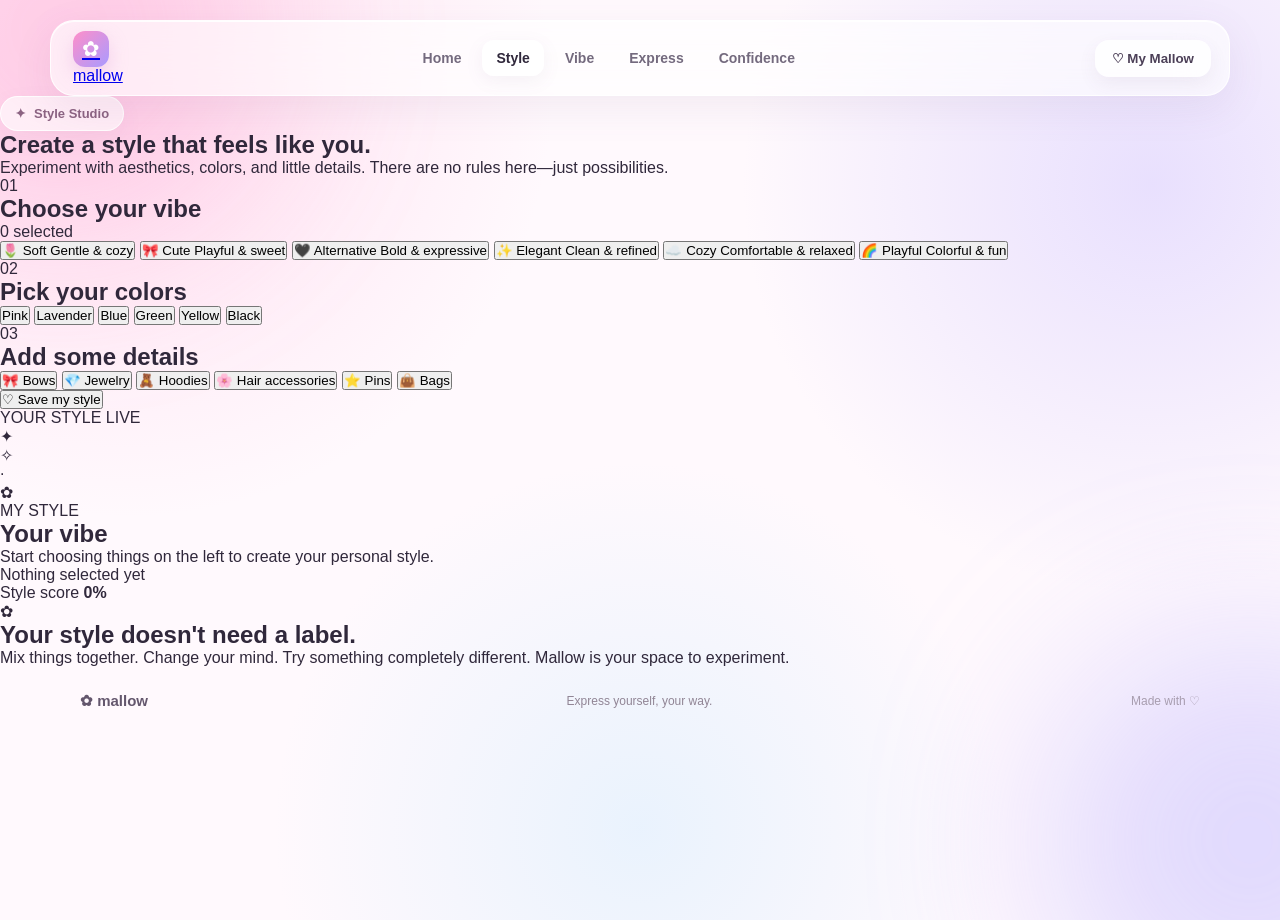
==== style.html @ aad92681 "Create style.html" ====
<!DOCTYPE html>
<html lang="en">
<head>
  <meta charset="UTF-8">
  <meta name="viewport" content="width=device-width, initial-scale=1.0">

  <title>Mallow — Style Studio</title>

  <link rel="stylesheet" href="style.css">
  <link rel="stylesheet" href="style-studio.css">
</head>

<body>

  <div class="background-glow glow-one"></div>
  <div class="background-glow glow-two"></div>

  <!-- Navigation -->
  <nav class="navbar">

    <a href="index.html" class="studio-logo">
      <div class="logo-flower">✿</div>
      <span>mallow</span>
    </a>

    <div class="nav-links">
      <a href="index.html">Home</a>
      <a href="style.html" class="active">Style</a>
      <a href="#vibe">Vibe</a>
      <a href="#express">Express</a>
      <a href="#confidence">Confidence</a>
    </div>

    <button class="profile-button" id="profileButton">
      <span>♡</span>
      My Mallow
    </button>

  </nav>


  <!-- Page Header -->
  <main>

    <section class="studio-header">

      <div class="welcome-pill">
        <span>✦</span>
        Style Studio
      </div>

      <h1>
        Create a style
        <span>that feels like you.</span>
      </h1>

      <p>
        Experiment with aesthetics, colors, and little details.
        There are no rules here—just possibilities.
      </p>

    </section>


    <!-- Studio -->
    <section class="style-studio">

      <!-- Selection Panel -->
      <div class="style-panel">

        <div class="panel-heading">
          <div>
            <span class="panel-label">01</span>
            <h2>Choose your vibe</h2>
          </div>

          <span class="selection-count" id="selectionCount">
            0 selected
          </span>
        </div>


        <div class="choice-grid" id="vibeChoices">

          <button class="choice-card" data-type="vibe" data-value="Soft">

            <span class="choice-icon">🌷</span>

            <span class="choice-name">Soft</span>

            <span class="choice-description">
              Gentle & cozy
            </span>

          </button>


          <button class="choice-card" data-type="vibe" data-value="Cute">

            <span class="choice-icon">🎀</span>

            <span class="choice-name">Cute</span>

            <span class="choice-description">
              Playful & sweet
            </span>

          </button>


          <button class="choice-card" data-type="vibe" data-value="Alternative">

            <span class="choice-icon">🖤</span>

            <span class="choice-name">Alternative</span>

            <span class="choice-description">
              Bold & expressive
            </span>

          </button>


          <button class="choice-card" data-type="vibe" data-value="Elegant">

            <span class="choice-icon">✨</span>

            <span class="choice-name">Elegant</span>

            <span class="choice-description">
              Clean & refined
            </span>

          </button>


          <button class="choice-card" data-type="vibe" data-value="Cozy">

            <span class="choice-icon">☁️</span>

            <span class="choice-name">Cozy</span>

            <span class="choice-description">
              Comfortable & relaxed
            </span>

          </button>


          <button class="choice-card" data-type="vibe" data-value="Playful">

            <span class="choice-icon">🌈</span>

            <span class="choice-name">Playful</span>

            <span class="choice-description">
              Colorful & fun
            </span>

          </button>

        </div>


        <div class="studio-divider"></div>


        <!-- Colors -->
        <div class="panel-heading">

          <div>
            <span class="panel-label">02</span>
            <h2>Pick your colors</h2>
          </div>

        </div>


        <div class="color-grid" id="colorChoices">

          <button
            class="color-choice"
            data-type="color"
            data-value="Pink"
            style="--choice-color:#f3a6ca;"
          >
            <span></span>
            Pink
          </button>


          <button
            class="color-choice"
            data-type="color"
            data-value="Lavender"
            style="--choice-color:#b9a8ed;"
          >
            <span></span>
            Lavender
          </button>


          <button
            class="color-choice"
            data-type="color"
            data-value="Blue"
            style="--choice-color:#9ccdf0;"
          >
            <span></span>
            Blue
          </button>


          <button
            class="color-choice"
            data-type="color"
            data-value="Green"
            style="--choice-color:#9dd9b6;"
          >
            <span></span>
            Green
          </button>


          <button
            class="color-choice"
            data-type="color"
            data-value="Yellow"
            style="--choice-color:#f1d88d;"
          >
            <span></span>
            Yellow
          </button>


          <button
            class="color-choice"
            data-type="color"
            data-value="Black"
            style="--choice-color:#35313b;"
          >
            <span></span>
            Black
          </button>

        </div>


        <div class="studio-divider"></div>


        <!-- Accessories -->
        <div class="panel-heading">

          <div>
            <span class="panel-label">03</span>
            <h2>Add some details</h2>
          </div>

        </div>


        <div class="accessory-grid">

          <button
            class="accessory-choice"
            data-type="accessory"
            data-value="Bows"
          >
            🎀
            <span>Bows</span>
          </button>


          <button
            class="accessory-choice"
            data-type="accessory"
            data-value="Jewelry"
          >
            💎
            <span>Jewelry</span>
          </button>


          <button
            class="accessory-choice"
            data-type="accessory"
            data-value="Hoodies"
          >
            🧸
            <span>Hoodies</span>
          </button>


          <button
            class="accessory-choice"
            data-type="accessory"
            data-value="Hair Accessories"
          >
            🌸
            <span>Hair accessories</span>
          </button>


          <button
            class="accessory-choice"
            data-type="accessory"
            data-value="Pins"
          >
            ⭐
            <span>Pins</span>
          </button>


          <button
            class="accessory-choice"
            data-type="accessory"
            data-value="Bags"
          >
            👜
            <span>Bags</span>
          </button>

        </div>


        <button class="save-style-button" id="saveStyle">
          <span>♡</span>
          Save my style
        </button>

      </div>


      <!-- Preview -->
      <aside class="style-preview">

        <div class="preview-top">

          <span>YOUR STYLE</span>

          <span class="live-dot">
            LIVE
          </span>

        </div>


        <div class="preview-art">

          <div class="preview-circle"></div>

          <div class="preview-sparkle sparkle-one">✦</div>
          <div class="preview-sparkle sparkle-two">✧</div>
          <div class="preview-sparkle sparkle-three">·</div>

          <div class="preview-flower">
            ✿
          </div>

        </div>


        <div class="preview-content">

          <span class="preview-label">
            MY STYLE
          </span>

          <h2 id="previewTitle">
            Your vibe
          </h2>

          <p id="previewDescription">
            Start choosing things on the left to create your
            personal style.
          </p>


          <div class="preview-tags" id="previewTags">
            <span class="empty-tag">
              Nothing selected yet
            </span>
          </div>


          <div class="preview-footer">

            <div>
              <span>Style score</span>

              <strong id="styleScore">
                0%
              </strong>
            </div>

            <div class="score-bar">
              <span id="scoreBar"></span>
            </div>

          </div>

        </div>

      </aside>

    </section>


    <!-- Bottom message -->
    <section class="studio-message">

      <div class="message-icon">
        ✿
      </div>

      <div>
        <h2>Your style doesn't need a label.</h2>

        <p>
          Mix things together. Change your mind.
          Try something completely different.
          Mallow is your space to experiment.
        </p>
      </div>

    </section>

  </main>


  <footer>

    <div class="footer-logo">
      ✿ mallow
    </div>

    <p>
      Express yourself, your way.
    </p>

    <span>
      Made with ♡
    </span>

  </footer>


  <script src="style-studio.js"></script>

</body>
</html>
---- style.css ----
/* =========================
   MALLOW — GLOBAL
========================= */

* {
  margin: 0;
  padding: 0;
  box-sizing: border-box;
}

html {
  scroll-behavior: smooth;
}

body {
  min-height: 100vh;
  font-family: Inter, -apple-system, BlinkMacSystemFont, "Segoe UI", sans-serif;
  color: #30283b;
  background:
    radial-gradient(circle at 10% 10%, rgba(255, 184, 220, 0.38), transparent 30%),
    radial-gradient(circle at 90% 20%, rgba(196, 183, 255, 0.38), transparent 30%),
    radial-gradient(circle at 50% 90%, rgba(178, 226, 255, 0.28), transparent 35%),
    #fff9fd;
  overflow-x: hidden;
}


/* =========================
   BACKGROUND
========================= */

.background-glow {
  position: fixed;
  width: 420px;
  height: 420px;
  border-radius: 50%;
  filter: blur(90px);
  pointer-events: none;
  z-index: -1;
  opacity: 0.35;
}

.glow-one {
  top: -180px;
  left: -150px;
  background: #ff9fd0;
}

.glow-two {
  right: -180px;
  bottom: -150px;
  background: #aaa0ff;
}


/* =========================
   NAVIGATION
========================= */

.navbar {
  width: min(1180px, calc(100% - 40px));
  height: 76px;
  margin: 20px auto 0;

  display: flex;
  align-items: center;
  justify-content: space-between;

  padding: 0 18px 0 22px;

  background: rgba(255, 255, 255, 0.62);
  border: 1px solid rgba(255, 255, 255, 0.85);
  border-radius: 24px;

  backdrop-filter: blur(24px);
  -webkit-backdrop-filter: blur(24px);

  box-shadow:
    0 12px 40px rgba(120, 91, 135, 0.09),
    inset 0 1px 0 rgba(255, 255, 255, 0.9);
}

.logo {
  display: flex;
  align-items: center;
  gap: 9px;

  font-size: 23px;
  font-weight: 800;
  letter-spacing: -0.8px;
}

.logo-flower {
  width: 36px;
  height: 36px;

  display: grid;
  place-items: center;

  color: white;
  font-size: 21px;

  background: linear-gradient(135deg, #ff8fc9, #a99aff);
  border-radius: 12px;

  box-shadow: 0 8px 20px rgba(211, 127, 202, 0.28);
}

.nav-links {
  display: flex;
  align-items: center;
  gap: 7px;
}

.nav-links a {
  position: relative;

  padding: 10px 14px;

  color: #746a7e;
  text-decoration: none;

  font-size: 14px;
  font-weight: 600;

  border-radius: 12px;

  transition: 0.25s ease;
}

.nav-links a:hover {
  color: #30283b;
  background: rgba(255, 255, 255, 0.7);
}

.nav-links a.active {
  color: #30283b;
  background: rgba(255, 255, 255, 0.82);
  box-shadow: 0 5px 18px rgba(130, 100, 145, 0.08);
}

.profile-button {
  border: 0;
  padding: 11px 17px;

  color: #4c4058;
  background: rgba(255, 255, 255, 0.8);

  border-radius: 14px;

  font-weight: 700;
  cursor: pointer;

  box-shadow: 0 7px 18px rgba(100, 75, 120, 0.08);

  transition: 0.25s ease;
}

.profile-button:hover {
  transform: translateY(-2px);
  box-shadow: 0 10px 24px rgba(100, 75, 120, 0.13);
}


/* =========================
   HERO
========================= */

.hero {
  width: min(1120px, calc(100% - 40px));
  min-height: 650px;
  margin: 40px auto 0;

  display: grid;
  grid-template-columns: 1.15fr 0.85fr;
  align-items: center;
  gap: 70px;
}

.hero-content {
  max-width: 650px;
}

.welcome-pill {
  display: inline-flex;
  align-items: center;
  gap: 8px;

  padding: 9px 14px;

  color: #8c6382;
  background: rgba(255, 255, 255, 0.62);

  border: 1px solid rgba(255, 255, 255, 0.9);
  border-radius: 999px;

  font-size: 13px;
  font-weight: 700;

  box-shadow: 0 8px 24px rgba(120, 90, 130, 0.06);
}

.hero h1 {
  margin-top: 24px;

  font-size: clamp(52px, 6vw, 82px);
  line-height: 0.98;
  letter-spacing: -5px;
  font-weight: 850;
}

.hero h1 span {
  display: block;

  background: linear-gradient(
    100deg,
    #ed72b0,
    #a995f7,
    #76bff4
  );

  -webkit-background-clip: text;
  background-clip: text;
  color: transparent;
}

.hero-content > p {
  max-width: 560px;
  margin-top: 26px;

  color: #766c80;
  font-size: 17px;
  line-height: 1.75;
}

.hero-buttons {
  display: flex;
  align-items: center;
  gap: 12px;

  margin-top: 32px;
}

.primary-button,
.secondary-button {
  border: 0;
  border-radius: 15px;

  padding: 14px 20px;

  font-size: 14px;
  font-weight: 750;

  cursor: pointer;
  transition: 0.25s ease;
}

.primary-button {
  color: white;

  background: linear-gradient(
    135deg,
    #f184bc,
    #a998f5
  );

  box-shadow:
    0 12px 28px rgba(192, 116, 192, 0.25),
    inset 0 1px 0 rgba(255,255,255,0.35);
}

.primary-button span {
  margin-left: 8px;
  font-size: 17px;
}

.primary-button:hover {
  transform: translateY(-3px);
  box-shadow: 0 16px 32px rgba(192, 116, 192, 0.32);
}

.secondary-button {
  color: #655a70;
  background: rgba(255, 255, 255, 0.68);

  border: 1px solid rgba(255,255,255,0.9);
}

.secondary-button:hover {
  transform: translateY(-3px);
  background: white;
}


/* =========================
   HERO CARD
========================= */

.hero-card {
  position: relative;

  min-height: 390px;
  padding: 38px;

  display: flex;
  flex-direction: column;
  justify-content: flex-end;

  overflow: hidden;

  background:
    linear-gradient(
      145deg,
      rgba(255,255,255,0.86),
      rgba(255,237,249,0.66)
    );

  border: 1px solid rgba(255,255,255,0.95);
  border-radius: 34px;

  box-shadow:
    0 30px 70px rgba(120, 86, 135, 0.13),
    inset 0 1px 0 rgba(255,255,255,0.95);

  transform: rotate(2deg);
  transition: 0.35s ease;
}

.hero-card:hover {
  transform: rotate(0deg) translateY(-6px);
}

.flower-decoration {
  position: absolute;
  top: -30px;
  right: 25px;

  font-size: 180px;
  line-height: 1;

  color: rgba(239, 139, 194, 0.16);
}

.hero-card-header {
  position: absolute;
  top: 25px;
  left: 30px;
  right: 30px;

  display: flex;
  align-items: center;
  justify-content: space-between;

  color: #9b8da1;
  font-size: 12px;
  font-weight: 700;
  text-transform: uppercase;
  letter-spacing: 1.5px;
}

.tiny-dot {
  width: 8px;
  height: 8px;

  border-radius: 50%;
  background: #8dddb1;

  box-shadow: 0 0 12px rgba(141,221,177,0.7);
}

.hero-card h2 {
  position: relative;

  font-size: 43px;
  line-height: 1.05;
  letter-spacing: -2px;
}

.hero-card h2 em {
  color: #d879ad;
  font-style: normal;
}

.hero-card p {
  margin-top: 15px;

  color: #83788b;
  line-height: 1.6;
}

.mini-tags {
  display: flex;
  flex-wrap: wrap;
  gap: 8px;

  margin-top: 22px;
}

.mini-tags span {
  padding: 8px 11px;

  color: #77697c;
  background: rgba(255,255,255,0.7);

  border: 1px solid rgba(255,255,255,0.9);
  border-radius: 10px;

  font-size: 11px;
  font-weight: 700;
}


/* =========================
   SECTIONS
========================= */

.section {
  width: min(1120px, calc(100% - 40px));
  margin: 70px auto 0;
}

.section-heading {
  display: flex;
  align-items: flex-end;
  justify-content: space-between;
  gap: 40px;

  margin-bottom: 28px;
}

.eyebrow {
  color: #c477a5;
  font-size: 11px;
  font-weight: 800;
  letter-spacing: 2px;
}

.section-heading h2 {
  margin-top: 8px;

  font-size: 37px;
  letter-spacing: -1.8px;
}

.section-heading p {
  max-width: 390px;

  color: #817687;
  font-size: 14px;
  line-height: 1.7;
}


/* =========================
   FEATURE CARDS
========================= */

.feature-grid {
  display: grid;
  grid-template-columns: repeat(4, 1fr);
  gap: 15px;
}

.feature-card {
  position: relative;

  min-height: 300px;
  padding: 25px;

  border-radius: 25px;

  border: 1px solid rgba(255,255,255,0.9);

  box-shadow:
    0 15px 35px rgba(100,80,120,0.07),
    inset 0 1px 0 rgba(255,255,255,0.8);

  transition: 0.3s ease;
}

.feature-card:hover {
  transform: translateY(-7px);
  box-shadow: 0 22px 45px rgba(100,80,120,0.12);
}

.pink-card {
  background: linear-gradient(145deg, #fff0f8, #ffe3f2);
}

.purple-card {
  background: linear-gradient(145deg, #f5f1ff, #e9e1ff);
}

.blue-card {
  background: linear-gradient(145deg, #eef9ff, #ddf1ff);
}

.green-card {
  background: linear-gradient(145deg, #f0fff8, #dff8eb);
}

.feature-icon {
  width: 48px;
  height: 48px;

  display: grid;
  place-items: center;

  background: rgba(255,255,255,0.72);
  border-radius: 15px;

  font-size: 21px;

  box-shadow: 0 8px 18px rgba(90,70,110,0.07);
}

.feature-card h3 {
  margin-top: 25px;

  font-size: 20px;
  letter-spacing: -0.5px;
}

.feature-card p {
  margin-top: 11px;

  color: #756b7b;
  font-size: 13px;
  line-height: 1.65;
}

.feature-card button {
  position: absolute;
  bottom: 22px;
  left: 25px;

  border: 0;
  background: transparent;

  color: #66586c;

  font-size: 12px;
  font-weight: 800;

  cursor: pointer;

  transition: 0.2s ease;
}

.feature-card button:hover {
  transform: translateX(4px);
}


/* =========================
   QUOTE
========================= */

.quote-section {
  width: min(900px, calc(100% - 40px));

  margin: 130px auto 100px;

  padding: 80px 40px;

  text-align: center;

  background: rgba(255,255,255,0.56);
  border: 1px solid rgba(255,255,255,0.9);
  border-radius: 35px;

  box-shadow:
    0 25px 60px rgba(100,75,120,0.08),
    inset 0 1px 0 rgba(255,255,255,0.9);

  backdrop-filter: blur(20px);
}

.quote-flower {
  margin-bottom: 20px;

  color: #e58ab9;
  font-size: 30px;
}

.quote-section h2 {
  font-size: clamp(30px, 4vw, 47px);
  line-height: 1.12;
  letter-spacing: -2px;
}

.quote-section p {
  margin-top: 20px;

  color: #817487;
  font-size: 14px;
}

.quote-section em {
  color: #cf73a5;
  font-style: normal;
}


/* =========================
   FOOTER
========================= */

footer {
  width: min(1120px, calc(100% - 40px));

  margin: 0 auto;

  padding: 25px 0 35px;

  display: flex;
  align-items: center;
  justify-content: space-between;

  color: #918595;
  font-size: 12px;
}

.footer-logo {
  color: #64576d;
  font-weight: 800;
  font-size: 15px;
}

footer span {
  opacity: 0.75;
}


/* =========================
   RESPONSIVE
========================= */

@media (max-width: 900px) {

  .nav-links {
    display: none;
  }

  .hero {
    grid-template-columns: 1fr;
    gap: 35px;
    padding-top: 40px;
  }

  .hero-card {
    max-width: 550px;
    width: 100%;
    margin: auto;
  }

  .feature-grid {
    grid-template-columns: repeat(2, 1fr);
  }

  .section-heading {
    align-items: flex-start;
    flex-direction: column;
    gap: 15px;
  }
}


@media (max-width: 600px) {

  .navbar {
    width: calc(100% - 24px);
    margin-top: 12px;
  }

  .profile-button {
    padding: 10px 12px;
    font-size: 12px;
  }

  .hero {
    width: calc(100% - 28px);
    margin-top: 20px;
  }

  .hero h1 {
    font-size: 52px;
    letter-spacing: -3px;
  }

  .hero-content > p {
    font-size: 15px;
  }

  .hero-buttons {
    align-items: stretch;
    flex-direction: column;
  }

  .primary-button,
  .secondary-button {
    width: 100%;
  }

  .hero-card {
    min-height: 340px;
    padding: 27px;
  }

  .hero-card h2 {
    font-size: 36px;
  }

  .section {
    width: calc(100% - 28px);
  }

  .feature-grid {
    grid-template-columns: 1fr;
  }

  .quote-section {
    width: calc(100% - 28px);
    padding: 60px 22px;
  }

  footer {
    width: calc(100% - 28px);

    flex-direction: column;
    gap: 12px;

    text-align: center;
  }
}

/* =========================
   MALLOW TOAST
========================= */

.mallow-toast {
  position: fixed;
  right: 24px;
  bottom: 24px;

  z-index: 9999;

  display: flex;
  align-items: center;
  gap: 12px;

  width: min(360px, calc(100% - 32px));

  padding: 14px 15px;

  background: rgba(255, 255, 255, 0.88);
  border: 1px solid rgba(255, 255, 255, 0.95);

  border-radius: 18px;

  backdrop-filter: blur(22px);
  -webkit-backdrop-filter: blur(22px);

  box-shadow:
    0 18px 45px rgba(90, 65, 110, 0.16),
    inset 0 1px 0 rgba(255, 255, 255, 0.95);

  opacity: 0;
  transform: translateY(20px) scale(0.96);

  pointer-events: none;

  transition:
    opacity 0.3s ease,
    transform 0.3s ease;
}

.mallow-toast.show {
  opacity: 1;
  transform: translateY(0) scale(1);
  pointer-events: auto;
}

.toast-icon {
  width: 38px;
  height: 38px;

  flex-shrink: 0;

  display: grid;
  place-items: center;

  color: white;

  background: linear-gradient(
    135deg,
    #f184bc,
    #a998f5
  );

  border-radius: 12px;

  box-shadow:
    0 7px 16px rgba(190, 120, 190, 0.2);
}

.toast-content {
  min-width: 0;

  display: flex;
  flex-direction: column;
  gap: 3px;
}

.toast-content strong {
  color: #4c4058;
  font-size: 13px;
}

.toast-content span {
  color: #847889;
  font-size: 12px;
  line-height: 1.4;
}

.toast-close {
  margin-left: auto;

  border: 0;
  background: transparent;

  color: #a092a8;

  font-size: 20px;
  line-height: 1;

  cursor: pointer;

  transition: 0.2s ease;
}

.toast-close:hover {
  color: #5c4d67;
  transform: scale(1.1);
}
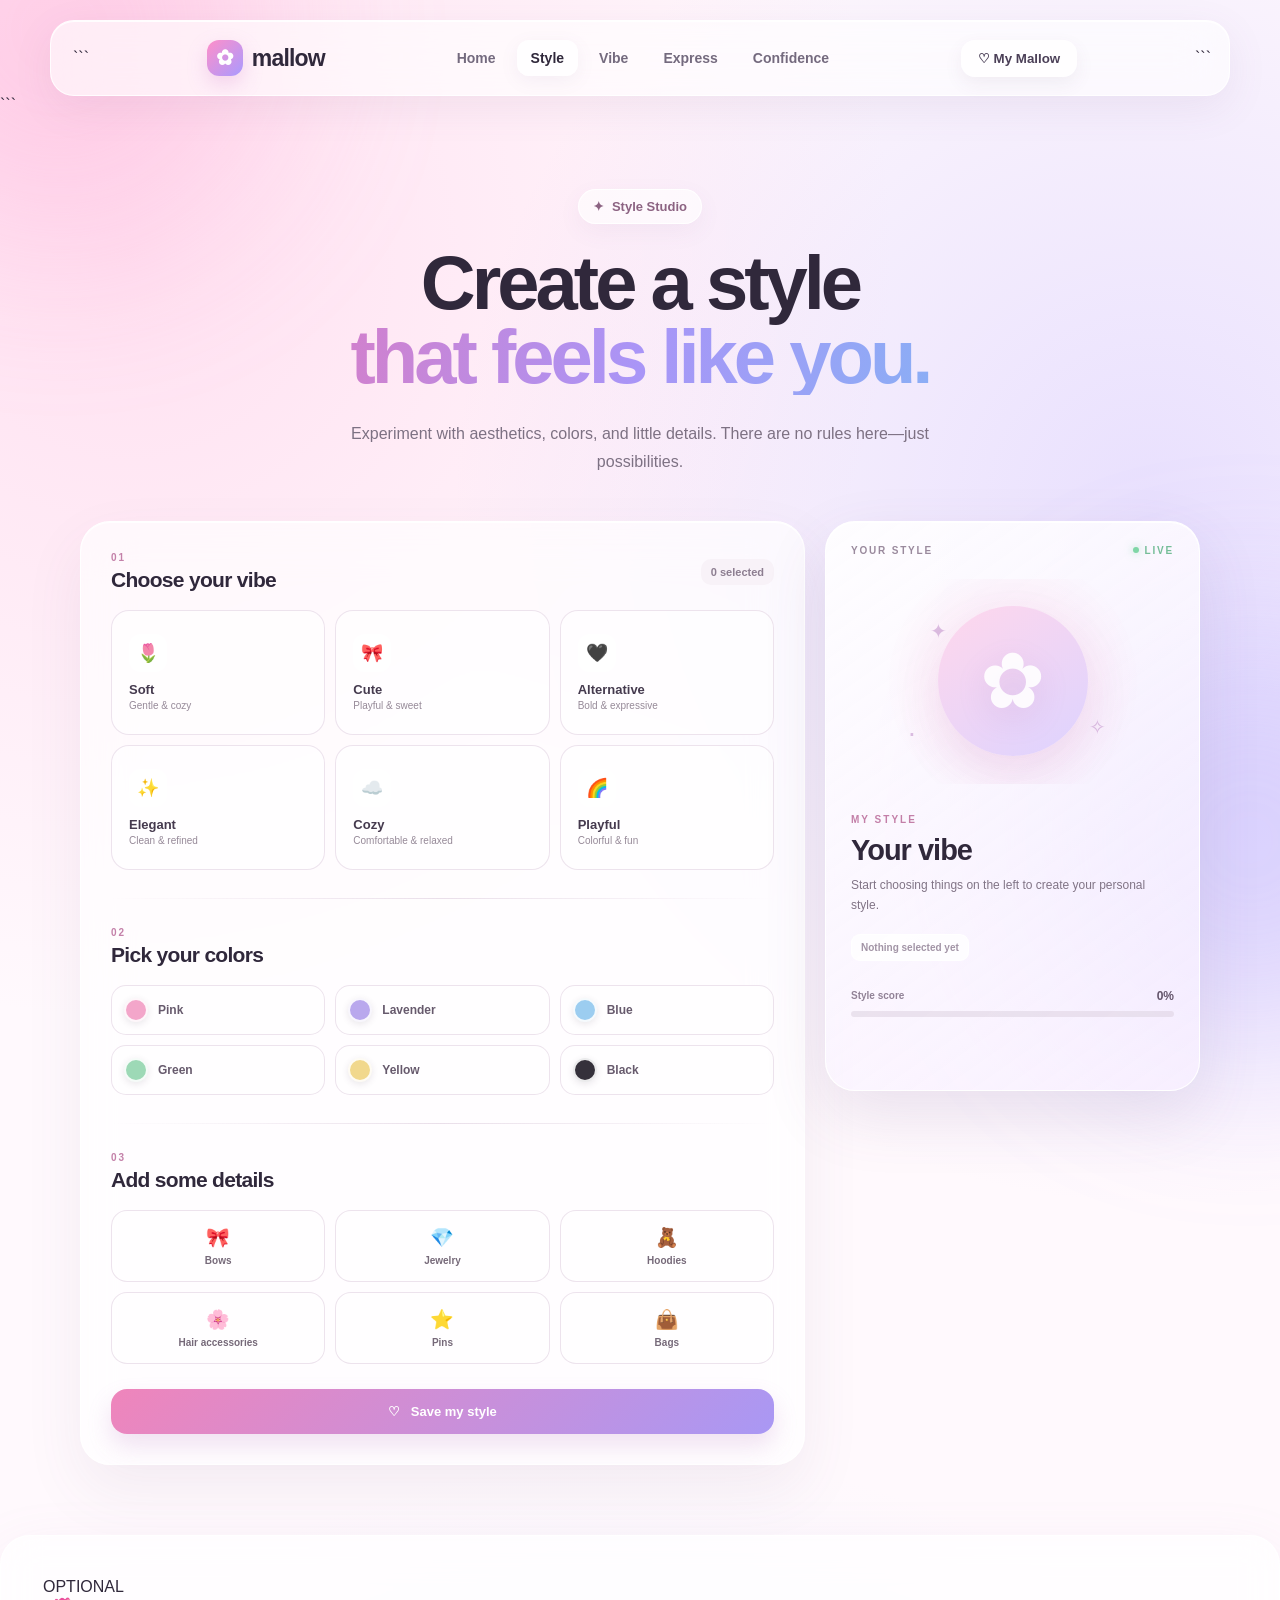
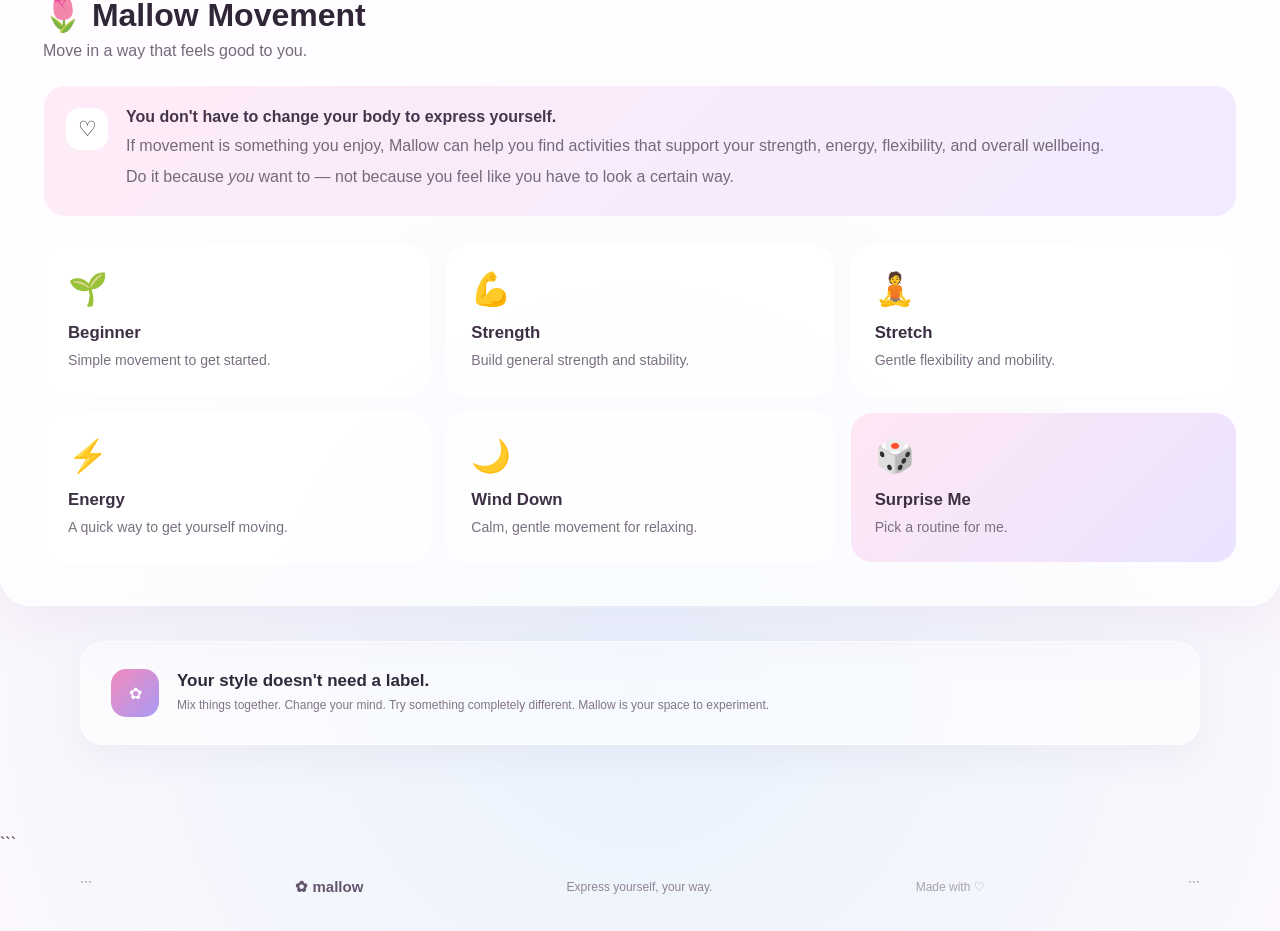
==== commit ff2d6508: "Improve structure and comments in style.html Refactor navigation and content sections for better org" ====
--- a/style.html
+++ b/style.html
@@ -1,4 +1,5 @@
 <!DOCTYPE html>
+
 <html lang="en">
 <head>
   <meta charset="UTF-8">
@@ -15,436 +16,961 @@
   <div class="background-glow glow-one"></div>
   <div class="background-glow glow-two"></div>
 
-  <!-- Navigation -->
+  <!-- =========================
+       NAVIGATION
+  ========================== -->
+
   <nav class="navbar">
 
-    <a href="index.html" class="studio-logo">
-      <div class="logo-flower">✿</div>
-      <span>mallow</span>
-    </a>
-
-    <div class="nav-links">
-      <a href="index.html">Home</a>
-      <a href="style.html" class="active">Style</a>
-      <a href="#vibe">Vibe</a>
-      <a href="#express">Express</a>
-      <a href="#confidence">Confidence</a>
-    </div>
-
-    <button class="profile-button" id="profileButton">
-      <span>♡</span>
-      My Mallow
+```
+<a href="index.html" class="studio-logo">
+  <div class="logo-flower">✿</div>
+  <span>mallow</span>
+</a>
+
+<div class="nav-links">
+
+  <a href="index.html">
+    Home
+  </a>
+
+  <a href="style.html" class="active">
+    Style
+  </a>
+
+  <a href="#vibe">
+    Vibe
+  </a>
+
+  <a href="#express">
+    Express
+  </a>
+
+  <a href="#confidence">
+    Confidence
+  </a>
+
+</div>
+
+<button
+  class="profile-button"
+  id="profileButton"
+>
+  <span>♡</span>
+  My Mallow
+</button>
+```
+
+  </nav>
+
+  <!-- =========================
+       MAIN CONTENT
+  ========================== -->
+
+  <main>
+
+```
+<!-- =========================
+     PAGE HEADER
+========================== -->
+
+<section class="studio-header">
+
+  <div class="welcome-pill">
+
+    <span>✦</span>
+
+    Style Studio
+
+  </div>
+
+
+  <h1>
+
+    Create a style
+
+    <span>
+      that feels like you.
+    </span>
+
+  </h1>
+
+
+  <p>
+
+    Experiment with aesthetics, colors, and little details.
+    There are no rules here—just possibilities.
+
+  </p>
+
+</section>
+
+
+
+<!-- =========================
+     STYLE STUDIO
+========================== -->
+
+<section class="style-studio">
+
+
+  <!-- =========================
+       SELECTION PANEL
+  ========================== -->
+
+  <div class="style-panel">
+
+
+    <!-- VIBE -->
+
+    <div class="panel-heading">
+
+      <div>
+
+        <span class="panel-label">
+          01
+        </span>
+
+        <h2>
+          Choose your vibe
+        </h2>
+
+      </div>
+
+
+      <span
+        class="selection-count"
+        id="selectionCount"
+      >
+        0 selected
+      </span>
+
+    </div>
+
+
+    <div
+      class="choice-grid"
+      id="vibeChoices"
+    >
+
+
+      <button
+        class="choice-card"
+        data-type="vibe"
+        data-value="Soft"
+      >
+
+        <span class="choice-icon">
+          🌷
+        </span>
+
+        <span class="choice-name">
+          Soft
+        </span>
+
+        <span class="choice-description">
+          Gentle & cozy
+        </span>
+
+      </button>
+
+
+
+      <button
+        class="choice-card"
+        data-type="vibe"
+        data-value="Cute"
+      >
+
+        <span class="choice-icon">
+          🎀
+        </span>
+
+        <span class="choice-name">
+          Cute
+        </span>
+
+        <span class="choice-description">
+          Playful & sweet
+        </span>
+
+      </button>
+
+
+
+      <button
+        class="choice-card"
+        data-type="vibe"
+        data-value="Alternative"
+      >
+
+        <span class="choice-icon">
+          🖤
+        </span>
+
+        <span class="choice-name">
+          Alternative
+        </span>
+
+        <span class="choice-description">
+          Bold & expressive
+        </span>
+
+      </button>
+
+
+
+      <button
+        class="choice-card"
+        data-type="vibe"
+        data-value="Elegant"
+      >
+
+        <span class="choice-icon">
+          ✨
+        </span>
+
+        <span class="choice-name">
+          Elegant
+        </span>
+
+        <span class="choice-description">
+          Clean & refined
+        </span>
+
+      </button>
+
+
+
+      <button
+        class="choice-card"
+        data-type="vibe"
+        data-value="Cozy"
+      >
+
+        <span class="choice-icon">
+          ☁️
+        </span>
+
+        <span class="choice-name">
+          Cozy
+        </span>
+
+        <span class="choice-description">
+          Comfortable & relaxed
+        </span>
+
+      </button>
+
+
+
+      <button
+        class="choice-card"
+        data-type="vibe"
+        data-value="Playful"
+      >
+
+        <span class="choice-icon">
+          🌈
+        </span>
+
+        <span class="choice-name">
+          Playful
+        </span>
+
+        <span class="choice-description">
+          Colorful & fun
+        </span>
+
+      </button>
+
+    </div>
+
+
+    <div class="studio-divider"></div>
+
+
+
+    <!-- COLORS -->
+
+    <div class="panel-heading">
+
+      <div>
+
+        <span class="panel-label">
+          02
+        </span>
+
+        <h2>
+          Pick your colors
+        </h2>
+
+      </div>
+
+    </div>
+
+
+    <div
+      class="color-grid"
+      id="colorChoices"
+    >
+
+
+      <button
+        class="color-choice"
+        data-type="color"
+        data-value="Pink"
+        style="--choice-color:#f3a6ca;"
+      >
+
+        <span></span>
+
+        Pink
+
+      </button>
+
+
+
+      <button
+        class="color-choice"
+        data-type="color"
+        data-value="Lavender"
+        style="--choice-color:#b9a8ed;"
+      >
+
+        <span></span>
+
+        Lavender
+
+      </button>
+
+
+
+      <button
+        class="color-choice"
+        data-type="color"
+        data-value="Blue"
+        style="--choice-color:#9ccdf0;"
+      >
+
+        <span></span>
+
+        Blue
+
+      </button>
+
+
+
+      <button
+        class="color-choice"
+        data-type="color"
+        data-value="Green"
+        style="--choice-color:#9dd9b6;"
+      >
+
+        <span></span>
+
+        Green
+
+      </button>
+
+
+
+      <button
+        class="color-choice"
+        data-type="color"
+        data-value="Yellow"
+        style="--choice-color:#f1d88d;"
+      >
+
+        <span></span>
+
+        Yellow
+
+      </button>
+
+
+
+      <button
+        class="color-choice"
+        data-type="color"
+        data-value="Black"
+        style="--choice-color:#35313b;"
+      >
+
+        <span></span>
+
+        Black
+
+      </button>
+
+    </div>
+
+
+    <div class="studio-divider"></div>
+
+
+
+    <!-- ACCESSORIES -->
+
+    <div class="panel-heading">
+
+      <div>
+
+        <span class="panel-label">
+          03
+        </span>
+
+        <h2>
+          Add some details
+        </h2>
+
+      </div>
+
+    </div>
+
+
+    <div class="accessory-grid">
+
+
+      <button
+        class="accessory-choice"
+        data-type="accessory"
+        data-value="Bows"
+      >
+
+        🎀
+
+        <span>
+          Bows
+        </span>
+
+      </button>
+
+
+
+      <button
+        class="accessory-choice"
+        data-type="accessory"
+        data-value="Jewelry"
+      >
+
+        💎
+
+        <span>
+          Jewelry
+        </span>
+
+      </button>
+
+
+
+      <button
+        class="accessory-choice"
+        data-type="accessory"
+        data-value="Hoodies"
+      >
+
+        🧸
+
+        <span>
+          Hoodies
+        </span>
+
+      </button>
+
+
+
+      <button
+        class="accessory-choice"
+        data-type="accessory"
+        data-value="Hair Accessories"
+      >
+
+        🌸
+
+        <span>
+          Hair accessories
+        </span>
+
+      </button>
+
+
+
+      <button
+        class="accessory-choice"
+        data-type="accessory"
+        data-value="Pins"
+      >
+
+        ⭐
+
+        <span>
+          Pins
+        </span>
+
+      </button>
+
+
+
+      <button
+        class="accessory-choice"
+        data-type="accessory"
+        data-value="Bags"
+      >
+
+        👜
+
+        <span>
+          Bags
+        </span>
+
+      </button>
+
+    </div>
+
+
+    <button
+      class="save-style-button"
+      id="saveStyle"
+    >
+
+      <span>
+        ♡
+      </span>
+
+      Save my style
+
     </button>
 
-  </nav>
-
-
-  <!-- Page Header -->
-  <main>
-
-    <section class="studio-header">
-
-      <div class="welcome-pill">
-        <span>✦</span>
-        Style Studio
+  </div>
+
+
+
+  <!-- =========================
+       STYLE PREVIEW
+  ========================== -->
+
+  <aside class="style-preview">
+
+
+    <div class="preview-top">
+
+      <span>
+        YOUR STYLE
+      </span>
+
+      <span class="live-dot">
+        LIVE
+      </span>
+
+    </div>
+
+
+    <div class="preview-art">
+
+      <div class="preview-circle"></div>
+
+      <div class="preview-sparkle sparkle-one">
+        ✦
       </div>
 
-      <h1>
-        Create a style
-        <span>that feels like you.</span>
-      </h1>
-
-      <p>
-        Experiment with aesthetics, colors, and little details.
-        There are no rules here—just possibilities.
-      </p>
-
-    </section>
-
-
-    <!-- Studio -->
-    <section class="style-studio">
-
-      <!-- Selection Panel -->
-      <div class="style-panel">
-
-        <div class="panel-heading">
-          <div>
-            <span class="panel-label">01</span>
-            <h2>Choose your vibe</h2>
-          </div>
-
-          <span class="selection-count" id="selectionCount">
-            0 selected
-          </span>
-        </div>
-
-
-        <div class="choice-grid" id="vibeChoices">
-
-          <button class="choice-card" data-type="vibe" data-value="Soft">
-
-            <span class="choice-icon">🌷</span>
-
-            <span class="choice-name">Soft</span>
-
-            <span class="choice-description">
-              Gentle & cozy
-            </span>
-
-          </button>
-
-
-          <button class="choice-card" data-type="vibe" data-value="Cute">
-
-            <span class="choice-icon">🎀</span>
-
-            <span class="choice-name">Cute</span>
-
-            <span class="choice-description">
-              Playful & sweet
-            </span>
-
-          </button>
-
-
-          <button class="choice-card" data-type="vibe" data-value="Alternative">
-
-            <span class="choice-icon">🖤</span>
-
-            <span class="choice-name">Alternative</span>
-
-            <span class="choice-description">
-              Bold & expressive
-            </span>
-
-          </button>
-
-
-          <button class="choice-card" data-type="vibe" data-value="Elegant">
-
-            <span class="choice-icon">✨</span>
-
-            <span class="choice-name">Elegant</span>
-
-            <span class="choice-description">
-              Clean & refined
-            </span>
-
-          </button>
-
-
-          <button class="choice-card" data-type="vibe" data-value="Cozy">
-
-            <span class="choice-icon">☁️</span>
-
-            <span class="choice-name">Cozy</span>
-
-            <span class="choice-description">
-              Comfortable & relaxed
-            </span>
-
-          </button>
-
-
-          <button class="choice-card" data-type="vibe" data-value="Playful">
-
-            <span class="choice-icon">🌈</span>
-
-            <span class="choice-name">Playful</span>
-
-            <span class="choice-description">
-              Colorful & fun
-            </span>
-
-          </button>
-
-        </div>
-
-
-        <div class="studio-divider"></div>
-
-
-        <!-- Colors -->
-        <div class="panel-heading">
-
-          <div>
-            <span class="panel-label">02</span>
-            <h2>Pick your colors</h2>
-          </div>
-
-        </div>
-
-
-        <div class="color-grid" id="colorChoices">
-
-          <button
-            class="color-choice"
-            data-type="color"
-            data-value="Pink"
-            style="--choice-color:#f3a6ca;"
-          >
-            <span></span>
-            Pink
-          </button>
-
-
-          <button
-            class="color-choice"
-            data-type="color"
-            data-value="Lavender"
-            style="--choice-color:#b9a8ed;"
-          >
-            <span></span>
-            Lavender
-          </button>
-
-
-          <button
-            class="color-choice"
-            data-type="color"
-            data-value="Blue"
-            style="--choice-color:#9ccdf0;"
-          >
-            <span></span>
-            Blue
-          </button>
-
-
-          <button
-            class="color-choice"
-            data-type="color"
-            data-value="Green"
-            style="--choice-color:#9dd9b6;"
-          >
-            <span></span>
-            Green
-          </button>
-
-
-          <button
-            class="color-choice"
-            data-type="color"
-            data-value="Yellow"
-            style="--choice-color:#f1d88d;"
-          >
-            <span></span>
-            Yellow
-          </button>
-
-
-          <button
-            class="color-choice"
-            data-type="color"
-            data-value="Black"
-            style="--choice-color:#35313b;"
-          >
-            <span></span>
-            Black
-          </button>
-
-        </div>
-
-
-        <div class="studio-divider"></div>
-
-
-        <!-- Accessories -->
-        <div class="panel-heading">
-
-          <div>
-            <span class="panel-label">03</span>
-            <h2>Add some details</h2>
-          </div>
-
-        </div>
-
-
-        <div class="accessory-grid">
-
-          <button
-            class="accessory-choice"
-            data-type="accessory"
-            data-value="Bows"
-          >
-            🎀
-            <span>Bows</span>
-          </button>
-
-
-          <button
-            class="accessory-choice"
-            data-type="accessory"
-            data-value="Jewelry"
-          >
-            💎
-            <span>Jewelry</span>
-          </button>
-
-
-          <button
-            class="accessory-choice"
-            data-type="accessory"
-            data-value="Hoodies"
-          >
-            🧸
-            <span>Hoodies</span>
-          </button>
-
-
-          <button
-            class="accessory-choice"
-            data-type="accessory"
-            data-value="Hair Accessories"
-          >
-            🌸
-            <span>Hair accessories</span>
-          </button>
-
-
-          <button
-            class="accessory-choice"
-            data-type="accessory"
-            data-value="Pins"
-          >
-            ⭐
-            <span>Pins</span>
-          </button>
-
-
-          <button
-            class="accessory-choice"
-            data-type="accessory"
-            data-value="Bags"
-          >
-            👜
-            <span>Bags</span>
-          </button>
-
-        </div>
-
-
-        <button class="save-style-button" id="saveStyle">
-          <span>♡</span>
-          Save my style
-        </button>
-
+      <div class="preview-sparkle sparkle-two">
+        ✧
       </div>
 
-
-      <!-- Preview -->
-      <aside class="style-preview">
-
-        <div class="preview-top">
-
-          <span>YOUR STYLE</span>
-
-          <span class="live-dot">
-            LIVE
-          </span>
-
-        </div>
-
-
-        <div class="preview-art">
-
-          <div class="preview-circle"></div>
-
-          <div class="preview-sparkle sparkle-one">✦</div>
-          <div class="preview-sparkle sparkle-two">✧</div>
-          <div class="preview-sparkle sparkle-three">·</div>
-
-          <div class="preview-flower">
-            ✿
-          </div>
-
-        </div>
-
-
-        <div class="preview-content">
-
-          <span class="preview-label">
-            MY STYLE
-          </span>
-
-          <h2 id="previewTitle">
-            Your vibe
-          </h2>
-
-          <p id="previewDescription">
-            Start choosing things on the left to create your
-            personal style.
-          </p>
-
-
-          <div class="preview-tags" id="previewTags">
-            <span class="empty-tag">
-              Nothing selected yet
-            </span>
-          </div>
-
-
-          <div class="preview-footer">
-
-            <div>
-              <span>Style score</span>
-
-              <strong id="styleScore">
-                0%
-              </strong>
-            </div>
-
-            <div class="score-bar">
-              <span id="scoreBar"></span>
-            </div>
-
-          </div>
-
-        </div>
-
-      </aside>
-
-    </section>
-
-
-    <!-- Bottom message -->
-    <section class="studio-message">
-
-      <div class="message-icon">
+      <div class="preview-sparkle sparkle-three">
+        ·
+      </div>
+
+      <div class="preview-flower">
         ✿
       </div>
 
+    </div>
+
+
+    <div class="preview-content">
+
+      <span class="preview-label">
+        MY STYLE
+      </span>
+
+
+      <h2 id="previewTitle">
+        Your vibe
+      </h2>
+
+
+      <p id="previewDescription">
+
+        Start choosing things on the left to create your
+        personal style.
+
+      </p>
+
+
+      <div
+        class="preview-tags"
+        id="previewTags"
+      >
+
+        <span class="empty-tag">
+          Nothing selected yet
+        </span>
+
+      </div>
+
+
+      <div class="preview-footer">
+
+        <div>
+
+          <span>
+            Style score
+          </span>
+
+          <strong id="styleScore">
+            0%
+          </strong>
+
+        </div>
+
+
+        <div class="score-bar">
+
+          <span id="scoreBar"></span>
+
+        </div>
+
+      </div>
+
+    </div>
+
+  </aside>
+
+</section>
+
+
+
+<!-- =========================
+     MALLOW MOVEMENT
+========================== -->
+
+<section class="movement-section">
+
+
+  <div class="movement-header">
+
+    <div>
+
+      <span class="studio-eyebrow">
+        OPTIONAL
+      </span>
+
+
+      <h2>
+        🌷 Mallow Movement
+      </h2>
+
+
+      <p>
+        Move in a way that feels good to you.
+      </p>
+
+    </div>
+
+  </div>
+
+
+
+  <!-- WELLBEING NOTE -->
+
+  <div class="movement-note">
+
+    <div class="movement-note-icon">
+      ♡
+    </div>
+
+
+    <div>
+
+      <strong>
+        You don't have to change your body to express yourself.
+      </strong>
+
+
+      <p>
+
+        If movement is something you enjoy, Mallow can help you
+        find activities that support your strength, energy,
+        flexibility, and overall wellbeing.
+
+      </p>
+
+
+      <p>
+
+        Do it because <em>you</em> want to — not because you feel
+        like you have to look a certain way.
+
+      </p>
+
+    </div>
+
+  </div>
+
+
+
+  <!-- MOVEMENT OPTIONS -->
+
+  <div class="movement-grid">
+
+
+    <button
+      class="movement-card"
+      data-routine="beginner"
+    >
+
+      <span class="movement-icon">
+        🌱
+      </span>
+
+      <strong>
+        Beginner
+      </strong>
+
+      <span>
+        Simple movement to get started.
+      </span>
+
+    </button>
+
+
+
+    <button
+      class="movement-card"
+      data-routine="strength"
+    >
+
+      <span class="movement-icon">
+        💪
+      </span>
+
+      <strong>
+        Strength
+      </strong>
+
+      <span>
+        Build general strength and stability.
+      </span>
+
+    </button>
+
+
+
+    <button
+      class="movement-card"
+      data-routine="stretch"
+    >
+
+      <span class="movement-icon">
+        🧘
+      </span>
+
+      <strong>
+        Stretch
+      </strong>
+
+      <span>
+        Gentle flexibility and mobility.
+      </span>
+
+    </button>
+
+
+
+    <button
+      class="movement-card"
+      data-routine="energy"
+    >
+
+      <span class="movement-icon">
+        ⚡
+      </span>
+
+      <strong>
+        Energy
+      </strong>
+
+      <span>
+        A quick way to get yourself moving.
+      </span>
+
+    </button>
+
+
+
+    <button
+      class="movement-card"
+      data-routine="relax"
+    >
+
+      <span class="movement-icon">
+        🌙
+      </span>
+
+      <strong>
+        Wind Down
+      </strong>
+
+      <span>
+        Calm, gentle movement for relaxing.
+      </span>
+
+    </button>
+
+
+
+    <button
+      class="movement-card random-movement"
+      id="randomRoutine"
+    >
+
+      <span class="movement-icon">
+        🎲
+      </span>
+
+      <strong>
+        Surprise Me
+      </strong>
+
+      <span>
+        Pick a routine for me.
+      </span>
+
+    </button>
+
+  </div>
+
+
+
+  <!-- ROUTINE DISPLAY -->
+
+  <div
+    class="routine-display"
+    id="routineDisplay"
+    hidden
+  >
+
+
+    <div class="routine-top">
+
       <div>
-        <h2>Your style doesn't need a label.</h2>
-
-        <p>
-          Mix things together. Change your mind.
-          Try something completely different.
-          Mallow is your space to experiment.
-        </p>
+
+        <span class="studio-eyebrow">
+          YOUR ROUTINE
+        </span>
+
+
+        <h3 id="routineTitle">
+          Routine
+        </h3>
+
       </div>
 
-    </section>
+
+      <button
+        class="routine-close"
+        id="closeRoutine"
+        aria-label="Close routine"
+      >
+        ×
+      </button>
+
+    </div>
+
+
+    <div
+      class="routine-list"
+      id="routineList"
+    ></div>
+
+
+    <p class="routine-reminder">
+
+      🌷 You can stop, rest, or skip anything that doesn't feel
+      right for you.
+
+    </p>
+
+  </div>
+
+</section>
+
+
+
+<!-- =========================
+     BOTTOM MESSAGE
+========================== -->
+
+<section class="studio-message">
+
+
+  <div class="message-icon">
+    ✿
+  </div>
+
+
+  <div>
+
+    <h2>
+      Your style doesn't need a label.
+    </h2>
+
+
+    <p>
+
+      Mix things together. Change your mind.
+      Try something completely different.
+      Mallow is your space to experiment.
+
+    </p>
+
+  </div>
+
+</section>
+```
 
   </main>
 
+  <!-- =========================
+       FOOTER
+  ========================== -->
 
   <footer>
 
-    <div class="footer-logo">
-      ✿ mallow
-    </div>
-
-    <p>
-      Express yourself, your way.
-    </p>
-
-    <span>
-      Made with ♡
-    </span>
+```
+<div class="footer-logo">
+  ✿ mallow
+</div>
+
+
+<p>
+  Express yourself, your way.
+</p>
+
+
+<span>
+  Made with ♡
+</span>
+```
 
   </footer>
 
+  <!-- =========================
+       JAVASCRIPT
+  ========================== -->
 
   <script src="style-studio.js"></script>
 
--- a/style-studio.css
+++ b/style-studio.css
@@ -0,0 +1,1147 @@
+/* =========================
+   MALLOW — STYLE STUDIO
+========================= */
+
+.studio-logo {
+  display: flex;
+  align-items: center;
+  gap: 9px;
+
+  color: #30283b;
+  text-decoration: none;
+
+  font-size: 23px;
+  font-weight: 800;
+  letter-spacing: -0.8px;
+}
+
+
+/* =========================
+   HEADER
+========================= */
+
+.studio-header {
+  width: min(1000px, calc(100% - 40px));
+
+  margin: 75px auto 45px;
+
+  text-align: center;
+}
+
+.studio-header h1 {
+  margin-top: 22px;
+
+  font-size: clamp(48px, 6vw, 76px);
+  line-height: 0.98;
+  letter-spacing: -4px;
+}
+
+.studio-header h1 span {
+  display: block;
+
+  background: linear-gradient(
+    100deg,
+    #ed72b0,
+    #a995f7,
+    #76bff4
+  );
+
+  -webkit-background-clip: text;
+  background-clip: text;
+
+  color: transparent;
+}
+
+.studio-header p {
+  max-width: 610px;
+
+  margin: 25px auto 0;
+
+  color: #7d7183;
+
+  font-size: 16px;
+  line-height: 1.75;
+}
+
+
+/* =========================
+   MAIN STUDIO
+========================= */
+
+.style-studio {
+  width: min(1120px, calc(100% - 40px));
+
+  margin: 0 auto;
+
+  display: grid;
+  grid-template-columns: minmax(0, 1.45fr) minmax(340px, 0.75fr);
+
+  gap: 20px;
+
+  align-items: start;
+}
+
+
+/* =========================
+   SELECTION PANEL
+========================= */
+
+.style-panel {
+  padding: 30px;
+
+  background: rgba(255, 255, 255, 0.68);
+
+  border: 1px solid rgba(255, 255, 255, 0.92);
+  border-radius: 30px;
+
+  box-shadow:
+    0 25px 60px rgba(105, 80, 120, 0.08),
+    inset 0 1px 0 rgba(255, 255, 255, 0.95);
+
+  backdrop-filter: blur(25px);
+  -webkit-backdrop-filter: blur(25px);
+}
+
+.panel-heading {
+  display: flex;
+  align-items: center;
+  justify-content: space-between;
+
+  gap: 20px;
+}
+
+.panel-label {
+  display: block;
+
+  margin-bottom: 5px;
+
+  color: #c481a9;
+
+  font-size: 10px;
+  font-weight: 900;
+
+  letter-spacing: 2px;
+}
+
+.panel-heading h2 {
+  font-size: 21px;
+  letter-spacing: -0.7px;
+}
+
+.selection-count {
+  padding: 7px 10px;
+
+  color: #8d7e91;
+
+  background: #f8f2f8;
+
+  border-radius: 10px;
+
+  font-size: 11px;
+  font-weight: 700;
+}
+
+
+/* =========================
+   VIBE CHOICES
+========================= */
+
+.choice-grid {
+  display: grid;
+  grid-template-columns: repeat(3, 1fr);
+
+  gap: 10px;
+
+  margin-top: 18px;
+}
+
+.choice-card {
+  min-height: 125px;
+
+  display: flex;
+  flex-direction: column;
+  align-items: flex-start;
+  justify-content: center;
+
+  padding: 17px;
+
+  border: 1px solid rgba(235, 224, 236, 0.9);
+
+  border-radius: 18px;
+
+  background: rgba(255, 255, 255, 0.58);
+
+  text-align: left;
+
+  cursor: pointer;
+
+  transition:
+    transform 0.22s ease,
+    box-shadow 0.22s ease,
+    border-color 0.22s ease,
+    background 0.22s ease;
+}
+
+.choice-card:hover {
+  transform: translateY(-3px);
+
+  border-color: rgba(224, 168, 207, 0.8);
+
+  box-shadow: 0 10px 25px rgba(120, 85, 130, 0.09);
+}
+
+.choice-card.selected {
+  border-color: #e28ab9;
+
+  background:
+    linear-gradient(
+      145deg,
+      rgba(255, 235, 247, 0.95),
+      rgba(246, 239, 255, 0.9)
+    );
+
+  box-shadow:
+    0 10px 25px rgba(200, 120, 175, 0.13),
+    inset 0 0 0 1px rgba(255,255,255,0.8);
+}
+
+.choice-icon {
+  width: 38px;
+  height: 38px;
+
+  display: grid;
+  place-items: center;
+
+  margin-bottom: 10px;
+
+  background: rgba(255,255,255,0.78);
+
+  border-radius: 12px;
+
+  font-size: 18px;
+}
+
+.choice-name {
+  color: #453a4e;
+
+  font-size: 13px;
+  font-weight: 800;
+}
+
+.choice-description {
+  margin-top: 3px;
+
+  color: #968998;
+
+  font-size: 10px;
+}
+
+
+/* =========================
+   DIVIDER
+========================= */
+
+.studio-divider {
+  height: 1px;
+
+  margin: 28px 0;
+
+  background: linear-gradient(
+    90deg,
+    transparent,
+    #eadfea,
+    transparent
+  );
+}
+
+
+/* =========================
+   COLORS
+========================= */
+
+.color-grid {
+  display: grid;
+  grid-template-columns: repeat(3, 1fr);
+
+  gap: 10px;
+
+  margin-top: 18px;
+}
+
+.color-choice {
+  display: flex;
+  align-items: center;
+  gap: 10px;
+
+  padding: 12px;
+
+  border: 1px solid rgba(235,224,236,0.9);
+  border-radius: 15px;
+
+  background: rgba(255,255,255,0.55);
+
+  color: #675a6d;
+
+  font-size: 12px;
+  font-weight: 700;
+
+  cursor: pointer;
+
+  transition: 0.22s ease;
+}
+
+.color-choice:hover {
+  transform: translateY(-2px);
+  background: rgba(255,255,255,0.85);
+}
+
+.color-choice.selected {
+  border-color: var(--choice-color);
+
+  background: rgba(255,255,255,0.9);
+
+  box-shadow:
+    0 7px 20px rgba(100,80,110,0.08);
+}
+
+.color-choice span {
+  width: 24px;
+  height: 24px;
+
+  flex-shrink: 0;
+
+  border-radius: 50%;
+
+  background: var(--choice-color);
+
+  border: 2px solid rgba(255,255,255,0.9);
+
+  box-shadow:
+    0 2px 7px rgba(70,50,80,0.12);
+}
+
+
+/* =========================
+   ACCESSORIES
+========================= */
+
+.accessory-grid {
+  display: grid;
+  grid-template-columns: repeat(3, 1fr);
+
+  gap: 10px;
+
+  margin-top: 18px;
+}
+
+.accessory-choice {
+  min-height: 72px;
+
+  display: flex;
+  flex-direction: column;
+  align-items: center;
+  justify-content: center;
+
+  gap: 6px;
+
+  border: 1px solid rgba(235,224,236,0.9);
+  border-radius: 16px;
+
+  background: rgba(255,255,255,0.55);
+
+  font-size: 19px;
+
+  cursor: pointer;
+
+  transition: 0.22s ease;
+}
+
+.accessory-choice span {
+  color: #766979;
+
+  font-size: 10px;
+  font-weight: 700;
+}
+
+.accessory-choice:hover {
+  transform: translateY(-3px);
+  background: white;
+}
+
+.accessory-choice.selected {
+  border-color: #b59ee8;
+
+  background: #f4efff;
+
+  box-shadow:
+    0 8px 20px rgba(130,100,180,0.1);
+}
+
+
+/* =========================
+   SAVE BUTTON
+========================= */
+
+.save-style-button {
+  width: 100%;
+
+  margin-top: 25px;
+
+  padding: 15px;
+
+  border: 0;
+  border-radius: 16px;
+
+  color: white;
+
+  background:
+    linear-gradient(
+      135deg,
+      #ef85bb,
+      #a998f4
+    );
+
+  font-size: 13px;
+  font-weight: 800;
+
+  cursor: pointer;
+
+  box-shadow:
+    0 12px 25px rgba(180, 110, 185, 0.2);
+
+  transition: 0.25s ease;
+}
+
+.save-style-button:hover {
+  transform: translateY(-3px);
+
+  box-shadow:
+    0 16px 32px rgba(180, 110, 185, 0.28);
+}
+
+.save-style-button span {
+  margin-right: 7px;
+}
+
+
+/* =========================
+   PREVIEW
+========================= */
+
+.style-preview {
+  position: sticky;
+  top: 20px;
+
+  overflow: hidden;
+
+  min-height: 570px;
+
+  border-radius: 30px;
+
+  background:
+    linear-gradient(
+      145deg,
+      rgba(255,255,255,0.9),
+      rgba(248,239,255,0.75)
+    );
+
+  border: 1px solid rgba(255,255,255,0.95);
+
+  box-shadow:
+    0 25px 65px rgba(100,75,120,0.12),
+    inset 0 1px 0 rgba(255,255,255,0.95);
+}
+
+.preview-top {
+  position: relative;
+  z-index: 2;
+
+  display: flex;
+  justify-content: space-between;
+
+  padding: 23px 25px;
+
+  color: #9a8a9d;
+
+  font-size: 10px;
+  font-weight: 900;
+
+  letter-spacing: 1.8px;
+}
+
+.live-dot {
+  color: #75bd98;
+
+  display: flex;
+  align-items: center;
+  gap: 6px;
+}
+
+.live-dot::before {
+  content: "";
+
+  width: 6px;
+  height: 6px;
+
+  border-radius: 50%;
+
+  background: #7fd6a6;
+
+  box-shadow: 0 0 9px rgba(127,214,166,0.7);
+}
+
+
+/* =========================
+   PREVIEW ART
+========================= */
+
+.preview-art {
+  position: relative;
+
+  height: 205px;
+
+  display: grid;
+  place-items: center;
+
+  overflow: hidden;
+
+  background:
+    radial-gradient(
+      circle at center,
+      rgba(247, 189, 221, 0.45),
+      transparent 60%
+    );
+}
+
+.preview-circle {
+  position: absolute;
+
+  width: 150px;
+  height: 150px;
+
+  border-radius: 50%;
+
+  background:
+    linear-gradient(
+      145deg,
+      #ffd7ec,
+      #ddd3ff
+    );
+
+  box-shadow:
+    0 20px 40px rgba(190,130,190,0.15);
+}
+
+.preview-flower {
+  position: relative;
+  z-index: 2;
+
+  color: rgba(255,255,255,0.9);
+
+  font-size: 78px;
+
+  text-shadow:
+    0 10px 30px rgba(170,110,180,0.18);
+
+  transition: 0.4s ease;
+}
+
+.preview-sparkle {
+  position: absolute;
+
+  color: rgba(190,140,200,0.55);
+
+  font-size: 20px;
+
+  animation: sparkleFloat 3s ease-in-out infinite;
+}
+
+.sparkle-one {
+  top: 40px;
+  left: 28%;
+}
+
+.sparkle-two {
+  right: 25%;
+  bottom: 45px;
+
+  animation-delay: 0.8s;
+}
+
+.sparkle-three {
+  left: 22%;
+  bottom: 35px;
+
+  font-size: 28px;
+
+  animation-delay: 1.4s;
+}
+
+@keyframes sparkleFloat {
+
+  0%,
+  100% {
+    transform: translateY(0);
+    opacity: 0.5;
+  }
+
+  50% {
+    transform: translateY(-7px);
+    opacity: 1;
+  }
+}
+
+
+/* =========================
+   PREVIEW CONTENT
+========================= */
+
+.preview-content {
+  padding: 25px;
+}
+
+.preview-label {
+  color: #c37fa8;
+
+  font-size: 10px;
+  font-weight: 900;
+
+  letter-spacing: 2px;
+}
+
+.preview-content h2 {
+  margin-top: 7px;
+
+  font-size: 29px;
+
+  letter-spacing: -1px;
+}
+
+.preview-content > p {
+  margin-top: 9px;
+
+  color: #817486;
+
+  font-size: 12px;
+  line-height: 1.65;
+}
+
+.preview-tags {
+  display: flex;
+  flex-wrap: wrap;
+
+  gap: 7px;
+
+  margin-top: 18px;
+}
+
+.preview-tags span {
+  padding: 7px 9px;
+
+  color: #6e6174;
+
+  background: rgba(255,255,255,0.75);
+
+  border: 1px solid rgba(255,255,255,0.9);
+
+  border-radius: 9px;
+
+  font-size: 10px;
+  font-weight: 700;
+}
+
+.preview-tags .empty-tag {
+  color: #a294a6;
+}
+
+
+/* =========================
+   SCORE
+========================= */
+
+.preview-footer {
+  margin-top: 28px;
+}
+
+.preview-footer > div:first-child {
+  display: flex;
+  justify-content: space-between;
+  align-items: center;
+}
+
+.preview-footer span {
+  color: #918296;
+
+  font-size: 10px;
+  font-weight: 700;
+}
+
+.preview-footer strong {
+  color: #63546b;
+
+  font-size: 12px;
+}
+
+.score-bar {
+  height: 6px;
+
+  margin-top: 8px;
+
+  overflow: hidden;
+
+  background: rgba(221,210,225,0.55);
+
+  border-radius: 999px;
+}
+
+.score-bar span {
+  display: block;
+
+  width: 0%;
+  height: 100%;
+
+  border-radius: inherit;
+
+  background:
+    linear-gradient(
+      90deg,
+      #f08abb,
+      #a998f5
+    );
+
+  transition: width 0.4s ease;
+}
+
+
+/* =========================
+   MESSAGE
+========================= */
+
+.studio-message {
+  width: min(1120px, calc(100% - 40px));
+
+  margin: 35px auto 90px;
+
+  padding: 27px 30px;
+
+  display: flex;
+  align-items: center;
+  gap: 18px;
+
+  background: rgba(255,255,255,0.55);
+
+  border: 1px solid rgba(255,255,255,0.9);
+
+  border-radius: 23px;
+
+  box-shadow:
+    0 15px 35px rgba(100,80,120,0.06);
+}
+
+.message-icon {
+  width: 48px;
+  height: 48px;
+
+  flex-shrink: 0;
+
+  display: grid;
+  place-items: center;
+
+  color: white;
+
+  background:
+    linear-gradient(
+      135deg,
+      #f28cbd,
+      #a999f5
+    );
+
+  border-radius: 15px;
+}
+
+.studio-message h2 {
+  font-size: 17px;
+}
+
+.studio-message p {
+  max-width: 700px;
+
+  margin-top: 5px;
+
+  color: #817486;
+
+  font-size: 12px;
+  line-height: 1.6;
+}
+
+
+/* =========================
+   MOBILE
+========================= */
+
+@media (max-width: 900px) {
+
+  .style-studio {
+    grid-template-columns: 1fr;
+  }
+
+  .style-preview {
+    position: relative;
+    top: 0;
+  }
+
+}
+
+
+@media (max-width: 650px) {
+
+  .studio-header {
+    width: calc(100% - 28px);
+
+    margin-top: 50px;
+  }
+
+  .studio-header h1 {
+    font-size: 49px;
+    letter-spacing: -3px;
+  }
+
+  .style-studio {
+    width: calc(100% - 28px);
+  }
+
+  .style-panel {
+    padding: 21px;
+  }
+
+  .choice-grid,
+  .color-grid,
+  .accessory-grid {
+    grid-template-columns: repeat(2, 1fr);
+  }
+
+  .studio-message {
+    width: calc(100% - 28px);
+
+    align-items: flex-start;
+
+    padding: 22px;
+  }
+
+  .studio-message h2 {
+    font-size: 15px;
+  }
+
+}
+
+/* =========================
+   STYLE STUDIO TOAST
+========================= */
+
+.studio-toast {
+  position: fixed;
+
+  right: 24px;
+  bottom: 24px;
+
+  z-index: 9999;
+
+  width: min(350px, calc(100% - 32px));
+
+  display: flex;
+  align-items: center;
+  gap: 12px;
+
+  padding: 14px;
+
+  background: rgba(255,255,255,0.9);
+
+  border: 1px solid rgba(255,255,255,0.95);
+
+  border-radius: 18px;
+
+  box-shadow:
+    0 20px 50px rgba(80,60,100,0.15);
+
+  backdrop-filter: blur(20px);
+  -webkit-backdrop-filter: blur(20px);
+
+  opacity: 0;
+  transform: translateY(20px);
+
+  transition:
+    opacity 0.3s ease,
+    transform 0.3s ease;
+}
+
+.studio-toast.show {
+  opacity: 1;
+  transform: translateY(0);
+}
+
+.studio-toast-icon {
+  width: 38px;
+  height: 38px;
+
+  display: grid;
+  place-items: center;
+
+  flex-shrink: 0;
+
+  color: white;
+
+  background:
+    linear-gradient(
+      135deg,
+      #ef85bb,
+      #a998f4
+    );
+
+  border-radius: 12px;
+}
+
+.studio-toast strong {
+  display: block;
+
+  color: #4d4058;
+
+  font-size: 13px;
+}
+
+.studio-toast span {
+  display: block;
+
+  margin-top: 3px;
+
+  color: #87798d;
+
+  font-size: 11px;
+}
+
+/* =========================
+   MALLOW MOVEMENT
+========================= */
+
+.movement-section {
+  margin-top: 70px;
+  padding: 42px;
+  border-radius: 30px;
+  background: rgba(255, 255, 255, 0.68);
+  border: 1px solid rgba(255, 255, 255, 0.8);
+  box-shadow: 0 20px 60px rgba(180, 140, 190, 0.12);
+  backdrop-filter: blur(20px);
+}
+
+.movement-header {
+  margin-bottom: 25px;
+}
+
+.movement-header h2 {
+  margin: 0;
+  font-size: 2rem;
+  color: #302638;
+}
+
+.movement-header p {
+  margin-top: 8px;
+  color: #756a7c;
+}
+
+.movement-note {
+  display: flex;
+  gap: 18px;
+  align-items: flex-start;
+  padding: 22px;
+  margin-bottom: 28px;
+  border-radius: 22px;
+  background: linear-gradient(
+    135deg,
+    rgba(255, 231, 245, 0.8),
+    rgba(238, 230, 255, 0.8)
+  );
+  border: 1px solid rgba(255, 255, 255, 0.9);
+}
+
+.movement-note-icon {
+  width: 42px;
+  height: 42px;
+  flex-shrink: 0;
+  display: flex;
+  align-items: center;
+  justify-content: center;
+  border-radius: 14px;
+  background: white;
+  font-size: 1.3rem;
+}
+
+.movement-note strong {
+  display: block;
+  margin-bottom: 7px;
+  color: #46354d;
+}
+
+.movement-note p {
+  margin: 5px 0;
+  color: #756a7c;
+  line-height: 1.6;
+}
+
+.movement-grid {
+  display: grid;
+  grid-template-columns: repeat(3, 1fr);
+  gap: 16px;
+}
+
+.movement-card {
+  border: 1px solid rgba(255, 255, 255, 0.9);
+  border-radius: 22px;
+  padding: 24px;
+  background: rgba(255, 255, 255, 0.72);
+  text-align: left;
+  cursor: pointer;
+  transition:
+    transform 0.25s ease,
+    box-shadow 0.25s ease,
+    background 0.25s ease;
+  font-family: inherit;
+}
+
+.movement-card:hover {
+  transform: translateY(-5px);
+  box-shadow: 0 16px 35px rgba(170, 130, 180, 0.16);
+  background: rgba(255, 255, 255, 0.95);
+}
+
+.movement-icon {
+  display: block;
+  margin-bottom: 15px;
+  font-size: 2rem;
+}
+
+.movement-card strong {
+  display: block;
+  margin-bottom: 7px;
+  font-size: 1.05rem;
+  color: #3d3044;
+}
+
+.movement-card span:last-child {
+  display: block;
+  color: #7b7080;
+  font-size: 0.88rem;
+  line-height: 1.5;
+}
+
+.random-movement {
+  background: linear-gradient(
+    135deg,
+    rgba(255, 225, 242, 0.8),
+    rgba(229, 220, 255, 0.8)
+  );
+}
+
+.routine-display {
+  margin-top: 25px;
+  padding: 28px;
+  border-radius: 24px;
+  background: rgba(255, 255, 255, 0.8);
+  border: 1px solid rgba(255, 255, 255, 0.9);
+  animation: routineAppear 0.35s ease;
+}
+
+.routine-display[hidden] {
+  display: none;
+}
+
+.routine-top {
+  display: flex;
+  justify-content: space-between;
+  align-items: flex-start;
+  margin-bottom: 20px;
+}
+
+.routine-top h3 {
+  margin: 0;
+  color: #3d3044;
+  font-size: 1.5rem;
+}
+
+.routine-close {
+  width: 36px;
+  height: 36px;
+  border: none;
+  border-radius: 12px;
+  background: #f4edf6;
+  color: #66576b;
+  font-size: 1.4rem;
+  cursor: pointer;
+}
+
+.routine-list {
+  display: grid;
+  gap: 10px;
+}
+
+.routine-step {
+  display: flex;
+  align-items: center;
+  gap: 14px;
+  padding: 15px;
+  border-radius: 16px;
+  background: #faf7fb;
+}
+
+.routine-number {
+  width: 30px;
+  height: 30px;
+  flex-shrink: 0;
+  display: flex;
+  align-items: center;
+  justify-content: center;
+  border-radius: 10px;
+  background: #eadcf0;
+  color: #60486a;
+  font-weight: 800;
+}
+
+.routine-step strong {
+  color: #403545;
+}
+
+.routine-step span {
+  display: block;
+  margin-top: 3px;
+  color: #817585;
+  font-size: 0.82rem;
+}
+
+.routine-reminder {
+  margin: 18px 0 0;
+  color: #817585;
+  font-size: 0.84rem;
+  line-height: 1.5;
+}
+
+@keyframes routineAppear {
+  from {
+    opacity: 0;
+    transform: translateY(8px);
+  }
+
+  to {
+    opacity: 1;
+    transform: translateY(0);
+  }
+}
+
+@media (max-width: 800px) {
+
+  .movement-section {
+    padding: 25px;
+  }
+
+  .movement-grid {
+    grid-template-columns: 1fr;
+  }
+
+}
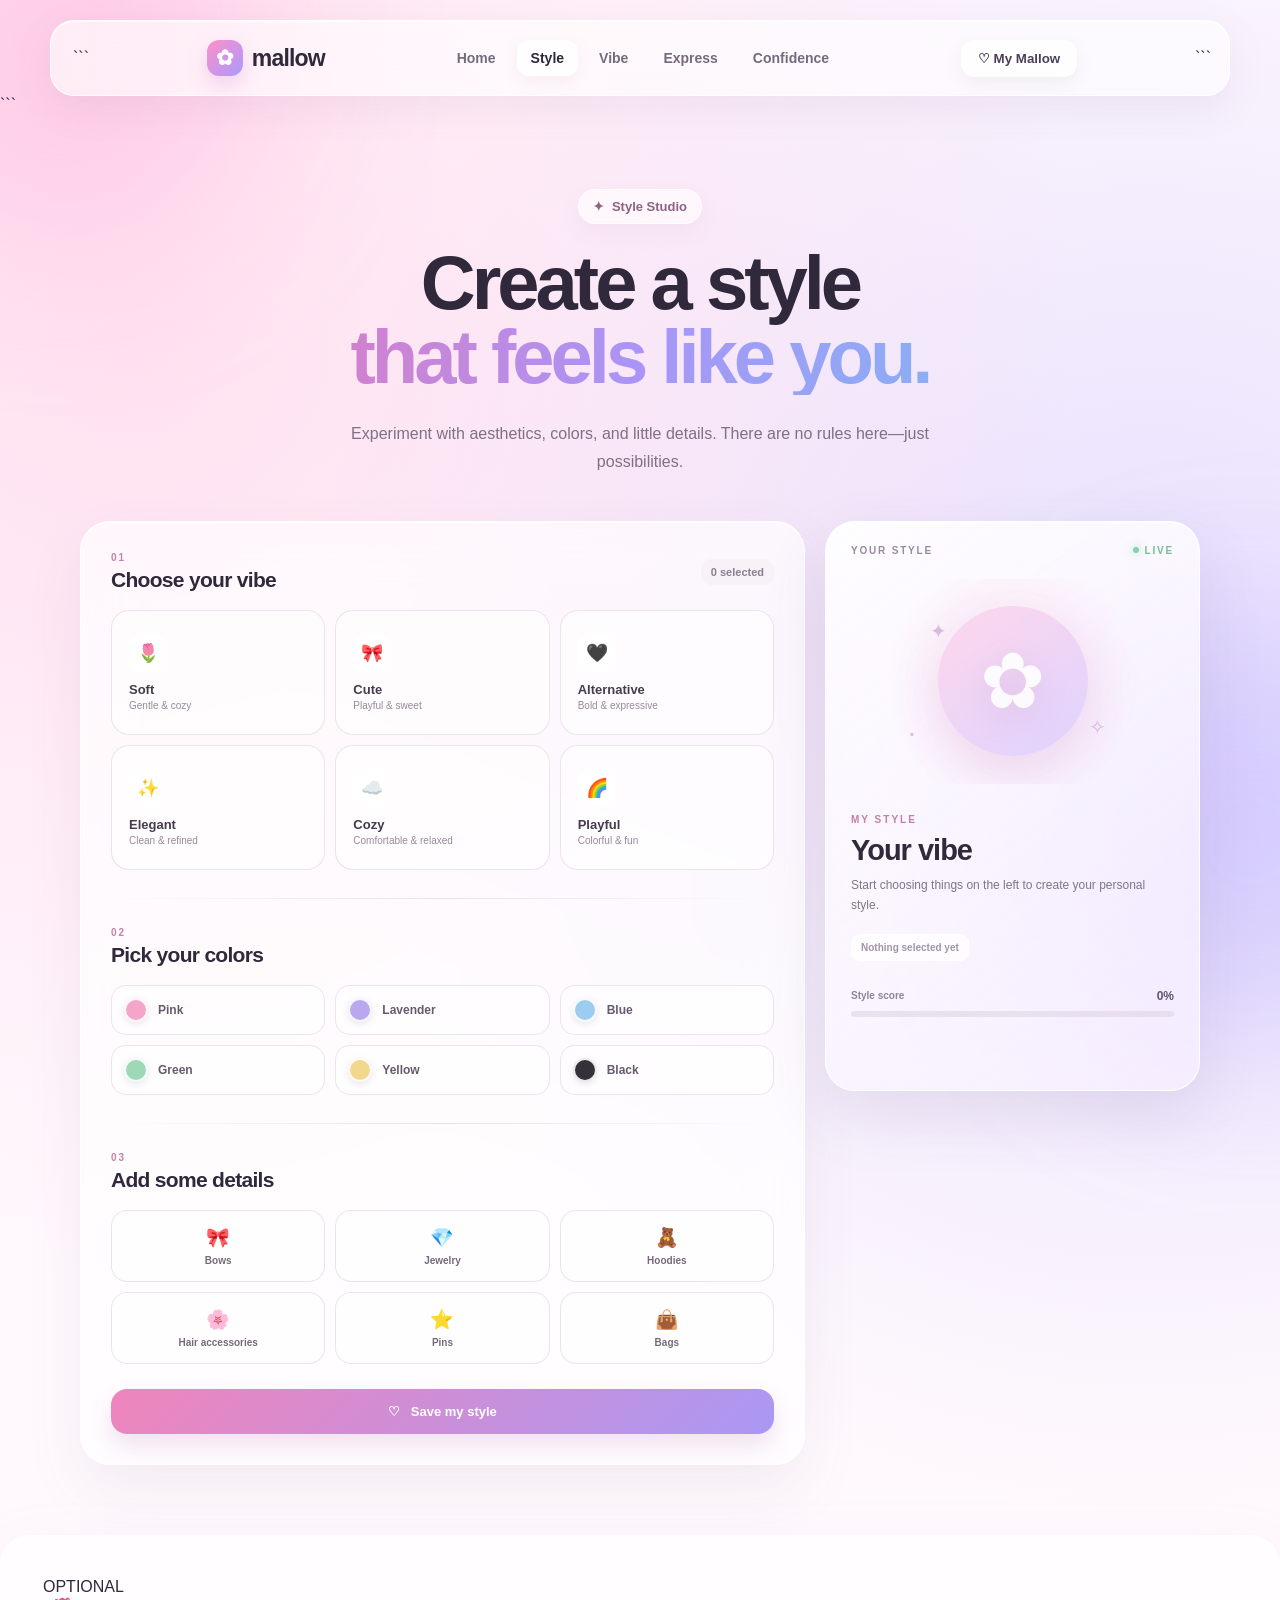
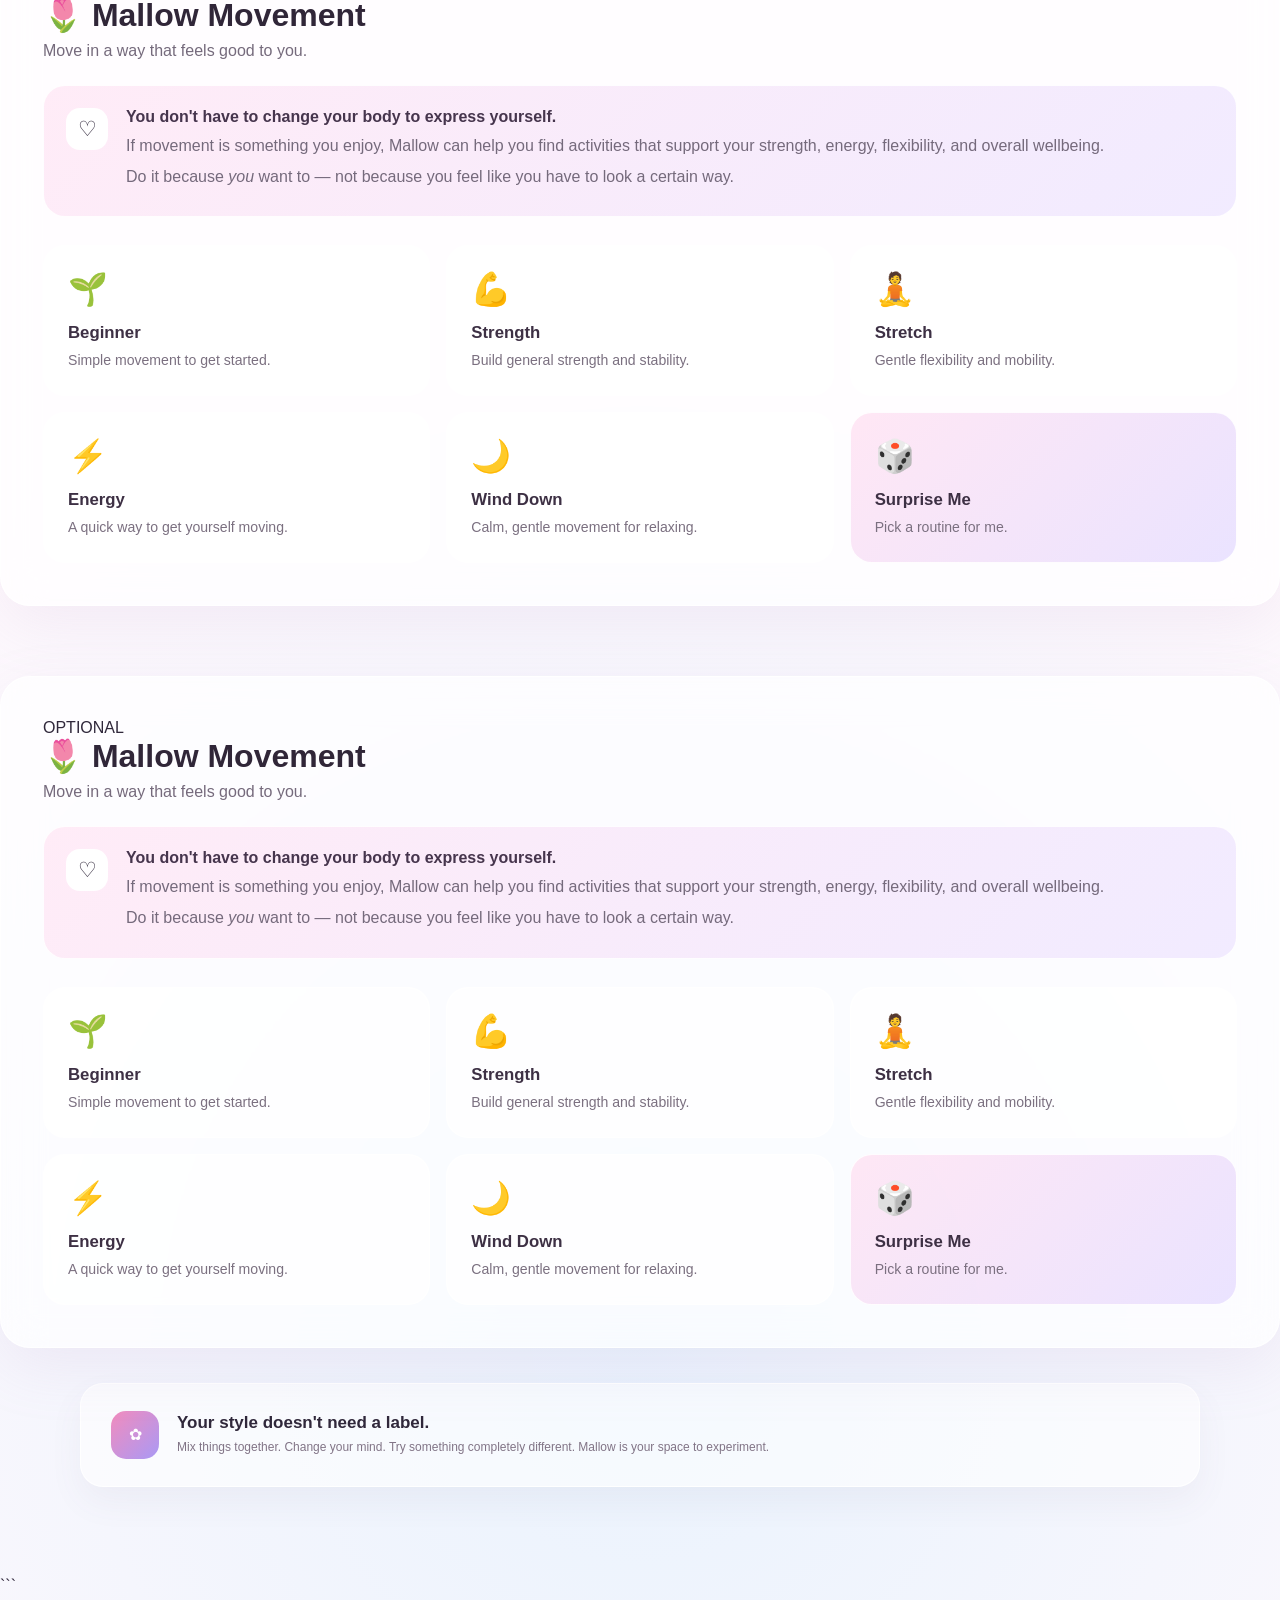
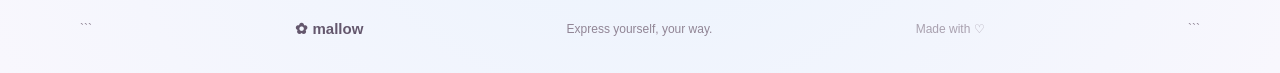
==== commit 80777686: "Add Mallow Movement section with routines" ====
--- a/style.html
+++ b/style.html
@@ -908,7 +908,195 @@
 
 </section>
 
-
+<!-- =========================
+     MALLOW MOVEMENT
+========================= -->
+
+<section class="movement-section">
+
+  <div class="movement-header">
+
+    <div>
+
+      <span class="studio-eyebrow">
+        OPTIONAL
+      </span>
+
+      <h2>
+        🌷 Mallow Movement
+      </h2>
+
+      <p>
+        Move in a way that feels good to you.
+      </p>
+
+    </div>
+
+  </div>
+
+
+  <div class="movement-note">
+
+    <div class="movement-note-icon">
+      ♡
+    </div>
+
+    <div>
+
+      <strong>
+        You don't have to change your body to express yourself.
+      </strong>
+
+      <p>
+        If movement is something you enjoy, Mallow can help you
+        find activities that support your strength, energy,
+        flexibility, and overall wellbeing.
+      </p>
+
+      <p>
+        Do it because <em>you</em> want to — not because you feel
+        like you have to look a certain way.
+      </p>
+
+    </div>
+
+  </div>
+
+
+  <div class="movement-grid">
+
+    <button
+      class="movement-card"
+      data-routine="beginner"
+    >
+      <span class="movement-icon">🌱</span>
+
+      <strong>Beginner</strong>
+
+      <span>
+        Simple movement to get started.
+      </span>
+    </button>
+
+
+    <button
+      class="movement-card"
+      data-routine="strength"
+    >
+      <span class="movement-icon">💪</span>
+
+      <strong>Strength</strong>
+
+      <span>
+        Build general strength and stability.
+      </span>
+    </button>
+
+
+    <button
+      class="movement-card"
+      data-routine="stretch"
+    >
+      <span class="movement-icon">🧘</span>
+
+      <strong>Stretch</strong>
+
+      <span>
+        Gentle flexibility and mobility.
+      </span>
+    </button>
+
+
+    <button
+      class="movement-card"
+      data-routine="energy"
+    >
+      <span class="movement-icon">⚡</span>
+
+      <strong>Energy</strong>
+
+      <span>
+        A quick way to get yourself moving.
+      </span>
+    </button>
+
+
+    <button
+      class="movement-card"
+      data-routine="relax"
+    >
+      <span class="movement-icon">🌙</span>
+
+      <strong>Wind Down</strong>
+
+      <span>
+        Calm, gentle movement for relaxing.
+      </span>
+    </button>
+
+
+    <button
+      class="movement-card random-movement"
+      id="randomRoutine"
+    >
+      <span class="movement-icon">🎲</span>
+
+      <strong>Surprise Me</strong>
+
+      <span>
+        Pick a routine for me.
+      </span>
+    </button>
+
+  </div>
+
+
+  <div
+    class="routine-display"
+    id="routineDisplay"
+    hidden
+  >
+
+    <div class="routine-top">
+
+      <div>
+
+        <span class="studio-eyebrow">
+          YOUR ROUTINE
+        </span>
+
+        <h3 id="routineTitle">
+          Routine
+        </h3>
+
+      </div>
+
+      <button
+        class="routine-close"
+        id="closeRoutine"
+        aria-label="Close routine"
+      >
+        ×
+      </button>
+
+    </div>
+
+
+    <div
+      class="routine-list"
+      id="routineList"
+    ></div>
+
+
+    <p class="routine-reminder">
+      🌷 You can stop, rest, or skip anything that doesn't feel
+      right for you.
+    </p>
+
+  </div>
+
+</section>
+    
 
 <!-- =========================
      BOTTOM MESSAGE
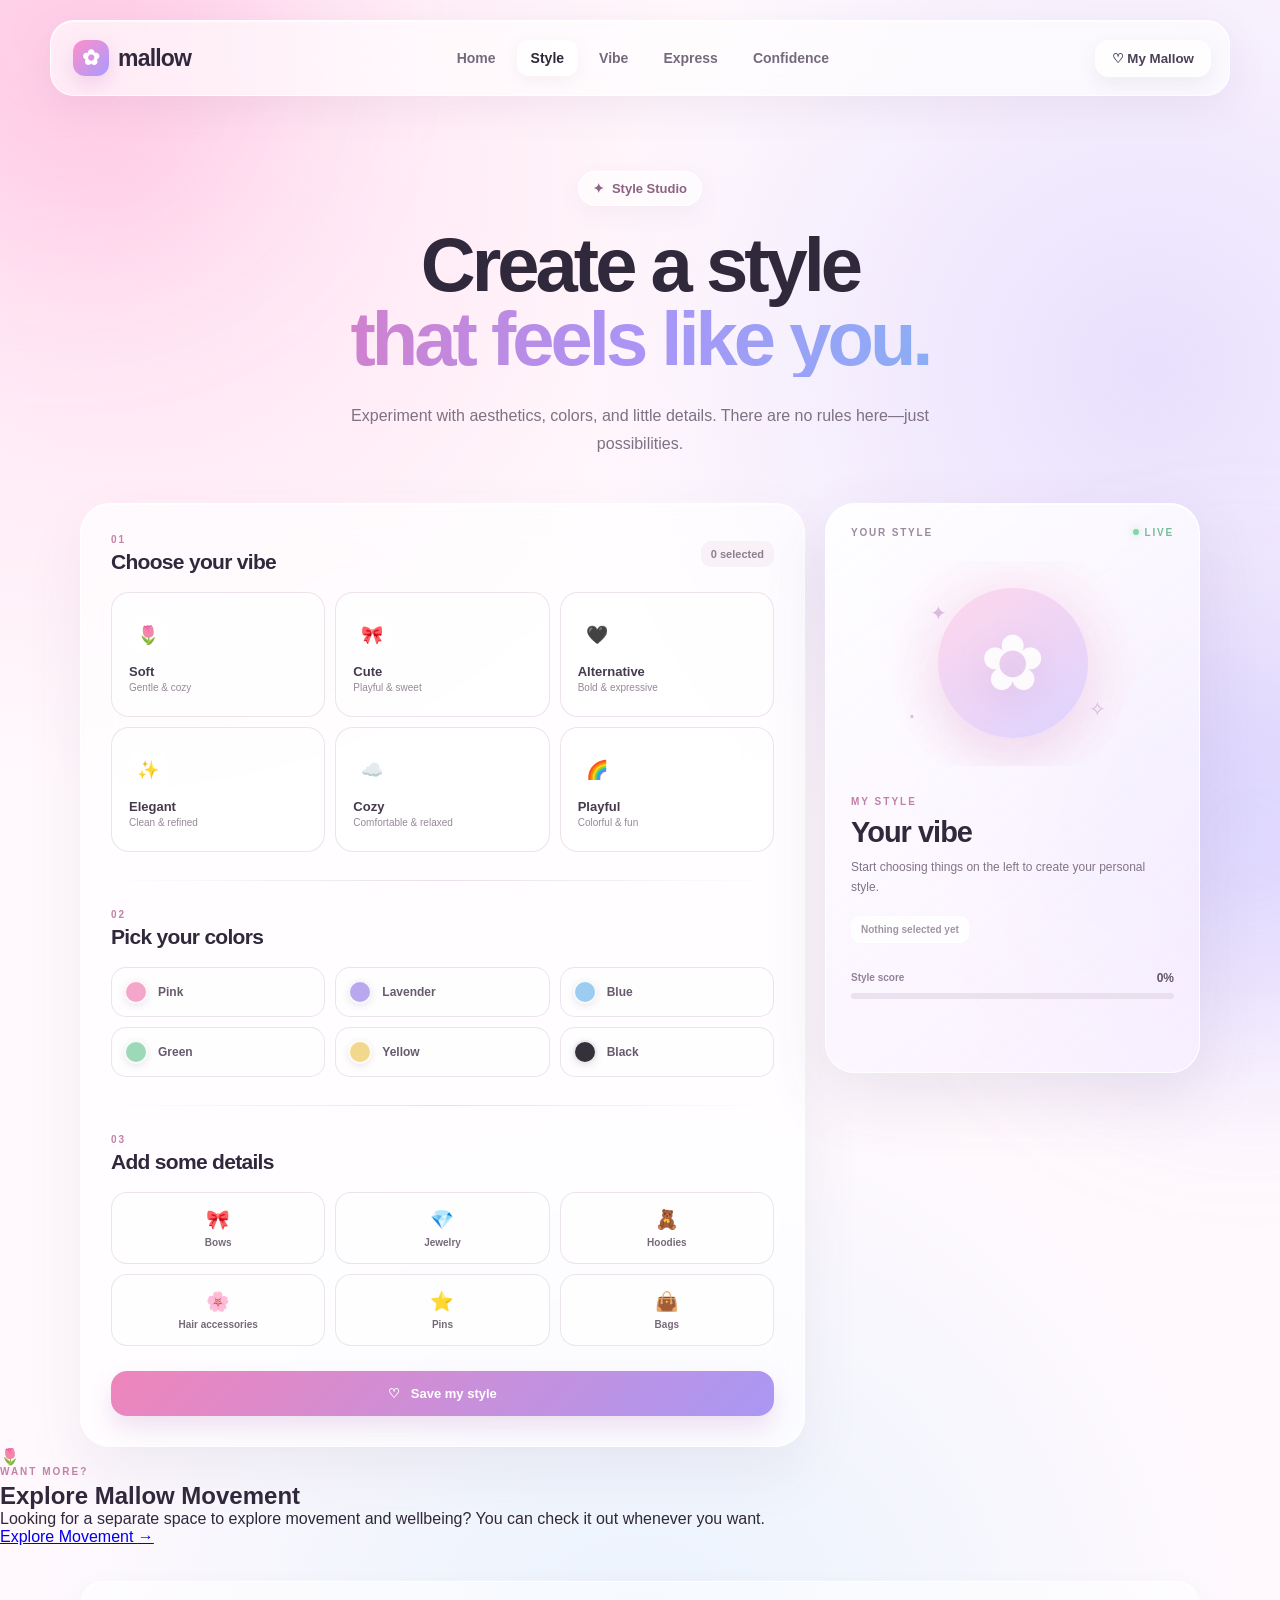
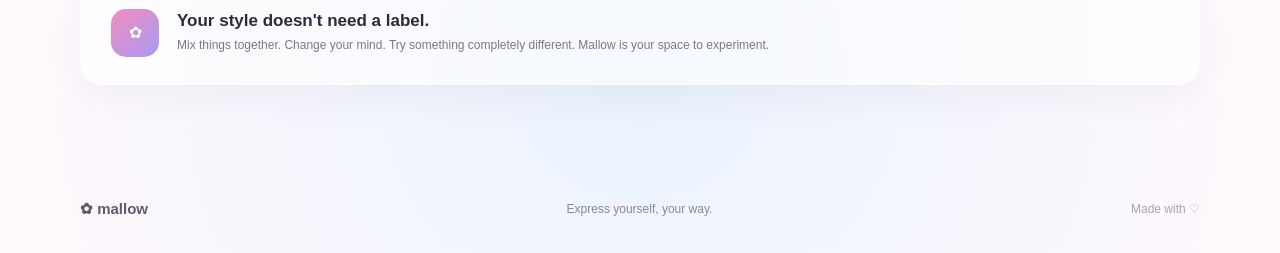
==== commit 0de78528: "Refactor HTML structure and update navigation Refactor HTML structure and improve indentation for be" ====
--- a/style.html
+++ b/style.html
@@ -1,6 +1,6 @@
 <!DOCTYPE html>
-
 <html lang="en">
+
 <head>
   <meta charset="UTF-8">
   <meta name="viewport" content="width=device-width, initial-scale=1.0">
@@ -16,52 +16,54 @@
   <div class="background-glow glow-one"></div>
   <div class="background-glow glow-two"></div>
 
+
   <!-- =========================
        NAVIGATION
   ========================== -->
 
   <nav class="navbar">
 
-```
-<a href="index.html" class="studio-logo">
-  <div class="logo-flower">✿</div>
-  <span>mallow</span>
-</a>
-
-<div class="nav-links">
-
-  <a href="index.html">
-    Home
-  </a>
-
-  <a href="style.html" class="active">
-    Style
-  </a>
-
-  <a href="#vibe">
-    Vibe
-  </a>
-
-  <a href="#express">
-    Express
-  </a>
-
-  <a href="#confidence">
-    Confidence
-  </a>
-
-</div>
-
-<button
-  class="profile-button"
-  id="profileButton"
->
-  <span>♡</span>
-  My Mallow
-</button>
-```
+    <a href="index.html" class="studio-logo">
+      <div class="logo-flower">✿</div>
+      <span>mallow</span>
+    </a>
+
+
+    <div class="nav-links">
+
+      <a href="index.html">
+        Home
+      </a>
+
+      <a href="style.html" class="active">
+        Style
+      </a>
+
+      <a href="#vibe">
+        Vibe
+      </a>
+
+      <a href="#express">
+        Express
+      </a>
+
+      <a href="#confidence">
+        Confidence
+      </a>
+
+    </div>
+
+
+    <button
+      class="profile-button"
+      id="profileButton"
+    >
+      <span>♡</span>
+      My Mallow
+    </button>
 
   </nav>
+
 
   <!-- =========================
        MAIN CONTENT
@@ -69,1068 +71,647 @@
 
   <main>
 
-```
-<!-- =========================
-     PAGE HEADER
-========================== -->
-
-<section class="studio-header">
-
-  <div class="welcome-pill">
-
-    <span>✦</span>
-
-    Style Studio
-
-  </div>
-
-
-  <h1>
-
-    Create a style
-
-    <span>
-      that feels like you.
-    </span>
-
-  </h1>
-
-
-  <p>
-
-    Experiment with aesthetics, colors, and little details.
-    There are no rules here—just possibilities.
-
-  </p>
-
-</section>
-
-
-
-<!-- =========================
-     STYLE STUDIO
-========================== -->
-
-<section class="style-studio">
-
-
-  <!-- =========================
-       SELECTION PANEL
-  ========================== -->
-
-  <div class="style-panel">
-
-
-    <!-- VIBE -->
-
-    <div class="panel-heading">
-
-      <div>
+
+    <!-- =========================
+         PAGE HEADER
+    ========================== -->
+
+    <section class="studio-header">
+
+      <div class="welcome-pill">
+
+        <span>✦</span>
+
+        Style Studio
+
+      </div>
+
+
+      <h1>
+
+        Create a style
+
+        <span>
+          that feels like you.
+        </span>
+
+      </h1>
+
+
+      <p>
+
+        Experiment with aesthetics, colors, and little details.
+        There are no rules here—just possibilities.
+
+      </p>
+
+    </section>
+
+
+
+    <!-- =========================
+         STYLE STUDIO
+    ========================== -->
+
+    <section class="style-studio">
+
+
+      <!-- =========================
+           SELECTION PANEL
+      ========================== -->
+
+      <div class="style-panel">
+
+
+        <!-- VIBE -->
+
+        <div class="panel-heading">
+
+          <div>
+
+            <span class="panel-label">
+              01
+            </span>
+
+            <h2>
+              Choose your vibe
+            </h2>
+
+          </div>
+
+
+          <span
+            class="selection-count"
+            id="selectionCount"
+          >
+            0 selected
+          </span>
+
+        </div>
+
+
+        <div
+          class="choice-grid"
+          id="vibeChoices"
+        >
+
+          <button
+            class="choice-card"
+            data-type="vibe"
+            data-value="Soft"
+          >
+
+            <span class="choice-icon">
+              🌷
+            </span>
+
+            <span class="choice-name">
+              Soft
+            </span>
+
+            <span class="choice-description">
+              Gentle & cozy
+            </span>
+
+          </button>
+
+
+          <button
+            class="choice-card"
+            data-type="vibe"
+            data-value="Cute"
+          >
+
+            <span class="choice-icon">
+              🎀
+            </span>
+
+            <span class="choice-name">
+              Cute
+            </span>
+
+            <span class="choice-description">
+              Playful & sweet
+            </span>
+
+          </button>
+
+
+          <button
+            class="choice-card"
+            data-type="vibe"
+            data-value="Alternative"
+          >
+
+            <span class="choice-icon">
+              🖤
+            </span>
+
+            <span class="choice-name">
+              Alternative
+            </span>
+
+            <span class="choice-description">
+              Bold & expressive
+            </span>
+
+          </button>
+
+
+          <button
+            class="choice-card"
+            data-type="vibe"
+            data-value="Elegant"
+          >
+
+            <span class="choice-icon">
+              ✨
+            </span>
+
+            <span class="choice-name">
+              Elegant
+            </span>
+
+            <span class="choice-description">
+              Clean & refined
+            </span>
+
+          </button>
+
+
+          <button
+            class="choice-card"
+            data-type="vibe"
+            data-value="Cozy"
+          >
+
+            <span class="choice-icon">
+              ☁️
+            </span>
+
+            <span class="choice-name">
+              Cozy
+            </span>
+
+            <span class="choice-description">
+              Comfortable & relaxed
+            </span>
+
+          </button>
+
+
+          <button
+            class="choice-card"
+            data-type="vibe"
+            data-value="Playful"
+          >
+
+            <span class="choice-icon">
+              🌈
+            </span>
+
+            <span class="choice-name">
+              Playful
+            </span>
+
+            <span class="choice-description">
+              Colorful & fun
+            </span>
+
+          </button>
+
+        </div>
+
+
+        <div class="studio-divider"></div>
+
+
+
+        <!-- COLORS -->
+
+        <div class="panel-heading">
+
+          <div>
+
+            <span class="panel-label">
+              02
+            </span>
+
+            <h2>
+              Pick your colors
+            </h2>
+
+          </div>
+
+        </div>
+
+
+        <div
+          class="color-grid"
+          id="colorChoices"
+        >
+
+          <button
+            class="color-choice"
+            data-type="color"
+            data-value="Pink"
+            style="--choice-color:#f3a6ca;"
+          >
+
+            <span></span>
+
+            Pink
+
+          </button>
+
+
+          <button
+            class="color-choice"
+            data-type="color"
+            data-value="Lavender"
+            style="--choice-color:#b9a8ed;"
+          >
+
+            <span></span>
+
+            Lavender
+
+          </button>
+
+
+          <button
+            class="color-choice"
+            data-type="color"
+            data-value="Blue"
+            style="--choice-color:#9ccdf0;"
+          >
+
+            <span></span>
+
+            Blue
+
+          </button>
+
+
+          <button
+            class="color-choice"
+            data-type="color"
+            data-value="Green"
+            style="--choice-color:#9dd9b6;"
+          >
+
+            <span></span>
+
+            Green
+
+          </button>
+
+
+          <button
+            class="color-choice"
+            data-type="color"
+            data-value="Yellow"
+            style="--choice-color:#f1d88d;"
+          >
+
+            <span></span>
+
+            Yellow
+
+          </button>
+
+
+          <button
+            class="color-choice"
+            data-type="color"
+            data-value="Black"
+            style="--choice-color:#35313b;"
+          >
+
+            <span></span>
+
+            Black
+
+          </button>
+
+        </div>
+
+
+        <div class="studio-divider"></div>
+
+
+
+        <!-- ACCESSORIES -->
+
+        <div class="panel-heading">
+
+          <div>
+
+            <span class="panel-label">
+              03
+            </span>
+
+            <h2>
+              Add some details
+            </h2>
+
+          </div>
+
+        </div>
+
+
+        <div class="accessory-grid">
+
+
+          <button
+            class="accessory-choice"
+            data-type="accessory"
+            data-value="Bows"
+          >
+
+            🎀
+
+            <span>
+              Bows
+            </span>
+
+          </button>
+
+
+          <button
+            class="accessory-choice"
+            data-type="accessory"
+            data-value="Jewelry"
+          >
+
+            💎
+
+            <span>
+              Jewelry
+            </span>
+
+          </button>
+
+
+          <button
+            class="accessory-choice"
+            data-type="accessory"
+            data-value="Hoodies"
+          >
+
+            🧸
+
+            <span>
+              Hoodies
+            </span>
+
+          </button>
+
+
+          <button
+            class="accessory-choice"
+            data-type="accessory"
+            data-value="Hair Accessories"
+          >
+
+            🌸
+
+            <span>
+              Hair accessories
+            </span>
+
+          </button>
+
+
+          <button
+            class="accessory-choice"
+            data-type="accessory"
+            data-value="Pins"
+          >
+
+            ⭐
+
+            <span>
+              Pins
+            </span>
+
+          </button>
+
+
+          <button
+            class="accessory-choice"
+            data-type="accessory"
+            data-value="Bags"
+          >
+
+            👜
+
+            <span>
+              Bags
+            </span>
+
+          </button>
+
+        </div>
+
+
+        <button
+          class="save-style-button"
+          id="saveStyle"
+        >
+
+          <span>
+            ♡
+          </span>
+
+          Save my style
+
+        </button>
+
+      </div>
+
+
+
+      <!-- =========================
+           STYLE PREVIEW
+      ========================== -->
+
+      <aside class="style-preview">
+
+
+        <div class="preview-top">
+
+          <span>
+            YOUR STYLE
+          </span>
+
+          <span class="live-dot">
+            LIVE
+          </span>
+
+        </div>
+
+
+        <div class="preview-art">
+
+          <div class="preview-circle"></div>
+
+          <div class="preview-sparkle sparkle-one">
+            ✦
+          </div>
+
+          <div class="preview-sparkle sparkle-two">
+            ✧
+          </div>
+
+          <div class="preview-sparkle sparkle-three">
+            ·
+          </div>
+
+          <div class="preview-flower">
+            ✿
+          </div>
+
+        </div>
+
+
+        <div class="preview-content">
+
+          <span class="preview-label">
+            MY STYLE
+          </span>
+
+
+          <h2 id="previewTitle">
+            Your vibe
+          </h2>
+
+
+          <p id="previewDescription">
+
+            Start choosing things on the left to create your
+            personal style.
+
+          </p>
+
+
+          <div
+            class="preview-tags"
+            id="previewTags"
+          >
+
+            <span class="empty-tag">
+              Nothing selected yet
+            </span>
+
+          </div>
+
+
+          <div class="preview-footer">
+
+            <div>
+
+              <span>
+                Style score
+              </span>
+
+              <strong id="styleScore">
+                0%
+              </strong>
+
+            </div>
+
+
+            <div class="score-bar">
+
+              <span id="scoreBar"></span>
+
+            </div>
+
+          </div>
+
+        </div>
+
+      </aside>
+
+    </section>
+
+
+
+    <!-- =========================
+         MOVEMENT LINK
+    ========================== -->
+
+    <section class="movement-link-section">
+
+      <div class="movement-link-icon">
+        🌷
+      </div>
+
+      <div class="movement-link-content">
 
         <span class="panel-label">
-          01
+          WANT MORE?
         </span>
 
         <h2>
-          Choose your vibe
+          Explore Mallow Movement
         </h2>
 
+        <p>
+          Looking for a separate space to explore movement
+          and wellbeing? You can check it out whenever you want.
+        </p>
+
       </div>
 
 
-      <span
-        class="selection-count"
-        id="selectionCount"
+      <a
+        href="movement.html"
+        class="movement-link-button"
       >
-        0 selected
-      </span>
-
-    </div>
-
-
-    <div
-      class="choice-grid"
-      id="vibeChoices"
-    >
-
-
-      <button
-        class="choice-card"
-        data-type="vibe"
-        data-value="Soft"
-      >
-
-        <span class="choice-icon">
-          🌷
-        </span>
-
-        <span class="choice-name">
-          Soft
-        </span>
-
-        <span class="choice-description">
-          Gentle & cozy
-        </span>
-
-      </button>
-
-
-
-      <button
-        class="choice-card"
-        data-type="vibe"
-        data-value="Cute"
-      >
-
-        <span class="choice-icon">
-          🎀
-        </span>
-
-        <span class="choice-name">
-          Cute
-        </span>
-
-        <span class="choice-description">
-          Playful & sweet
-        </span>
-
-      </button>
-
-
-
-      <button
-        class="choice-card"
-        data-type="vibe"
-        data-value="Alternative"
-      >
-
-        <span class="choice-icon">
-          🖤
-        </span>
-
-        <span class="choice-name">
-          Alternative
-        </span>
-
-        <span class="choice-description">
-          Bold & expressive
-        </span>
-
-      </button>
-
-
-
-      <button
-        class="choice-card"
-        data-type="vibe"
-        data-value="Elegant"
-      >
-
-        <span class="choice-icon">
-          ✨
-        </span>
-
-        <span class="choice-name">
-          Elegant
-        </span>
-
-        <span class="choice-description">
-          Clean & refined
-        </span>
-
-      </button>
-
-
-
-      <button
-        class="choice-card"
-        data-type="vibe"
-        data-value="Cozy"
-      >
-
-        <span class="choice-icon">
-          ☁️
-        </span>
-
-        <span class="choice-name">
-          Cozy
-        </span>
-
-        <span class="choice-description">
-          Comfortable & relaxed
-        </span>
-
-      </button>
-
-
-
-      <button
-        class="choice-card"
-        data-type="vibe"
-        data-value="Playful"
-      >
-
-        <span class="choice-icon">
-          🌈
-        </span>
-
-        <span class="choice-name">
-          Playful
-        </span>
-
-        <span class="choice-description">
-          Colorful & fun
-        </span>
-
-      </button>
-
-    </div>
-
-
-    <div class="studio-divider"></div>
-
-
-
-    <!-- COLORS -->
-
-    <div class="panel-heading">
-
-      <div>
-
-        <span class="panel-label">
-          02
-        </span>
-
-        <h2>
-          Pick your colors
-        </h2>
-
-      </div>
-
-    </div>
-
-
-    <div
-      class="color-grid"
-      id="colorChoices"
-    >
-
-
-      <button
-        class="color-choice"
-        data-type="color"
-        data-value="Pink"
-        style="--choice-color:#f3a6ca;"
-      >
-
-        <span></span>
-
-        Pink
-
-      </button>
-
-
-
-      <button
-        class="color-choice"
-        data-type="color"
-        data-value="Lavender"
-        style="--choice-color:#b9a8ed;"
-      >
-
-        <span></span>
-
-        Lavender
-
-      </button>
-
-
-
-      <button
-        class="color-choice"
-        data-type="color"
-        data-value="Blue"
-        style="--choice-color:#9ccdf0;"
-      >
-
-        <span></span>
-
-        Blue
-
-      </button>
-
-
-
-      <button
-        class="color-choice"
-        data-type="color"
-        data-value="Green"
-        style="--choice-color:#9dd9b6;"
-      >
-
-        <span></span>
-
-        Green
-
-      </button>
-
-
-
-      <button
-        class="color-choice"
-        data-type="color"
-        data-value="Yellow"
-        style="--choice-color:#f1d88d;"
-      >
-
-        <span></span>
-
-        Yellow
-
-      </button>
-
-
-
-      <button
-        class="color-choice"
-        data-type="color"
-        data-value="Black"
-        style="--choice-color:#35313b;"
-      >
-
-        <span></span>
-
-        Black
-
-      </button>
-
-    </div>
-
-
-    <div class="studio-divider"></div>
-
-
-
-    <!-- ACCESSORIES -->
-
-    <div class="panel-heading">
-
-      <div>
-
-        <span class="panel-label">
-          03
-        </span>
-
-        <h2>
-          Add some details
-        </h2>
-
-      </div>
-
-    </div>
-
-
-    <div class="accessory-grid">
-
-
-      <button
-        class="accessory-choice"
-        data-type="accessory"
-        data-value="Bows"
-      >
-
-        🎀
-
-        <span>
-          Bows
-        </span>
-
-      </button>
-
-
-
-      <button
-        class="accessory-choice"
-        data-type="accessory"
-        data-value="Jewelry"
-      >
-
-        💎
-
-        <span>
-          Jewelry
-        </span>
-
-      </button>
-
-
-
-      <button
-        class="accessory-choice"
-        data-type="accessory"
-        data-value="Hoodies"
-      >
-
-        🧸
-
-        <span>
-          Hoodies
-        </span>
-
-      </button>
-
-
-
-      <button
-        class="accessory-choice"
-        data-type="accessory"
-        data-value="Hair Accessories"
-      >
-
-        🌸
-
-        <span>
-          Hair accessories
-        </span>
-
-      </button>
-
-
-
-      <button
-        class="accessory-choice"
-        data-type="accessory"
-        data-value="Pins"
-      >
-
-        ⭐
-
-        <span>
-          Pins
-        </span>
-
-      </button>
-
-
-
-      <button
-        class="accessory-choice"
-        data-type="accessory"
-        data-value="Bags"
-      >
-
-        👜
-
-        <span>
-          Bags
-        </span>
-
-      </button>
-
-    </div>
-
-
-    <button
-      class="save-style-button"
-      id="saveStyle"
-    >
-
-      <span>
-        ♡
-      </span>
-
-      Save my style
-
-    </button>
-
-  </div>
-
-
-
-  <!-- =========================
-       STYLE PREVIEW
-  ========================== -->
-
-  <aside class="style-preview">
-
-
-    <div class="preview-top">
-
-      <span>
-        YOUR STYLE
-      </span>
-
-      <span class="live-dot">
-        LIVE
-      </span>
-
-    </div>
-
-
-    <div class="preview-art">
-
-      <div class="preview-circle"></div>
-
-      <div class="preview-sparkle sparkle-one">
-        ✦
-      </div>
-
-      <div class="preview-sparkle sparkle-two">
-        ✧
-      </div>
-
-      <div class="preview-sparkle sparkle-three">
-        ·
-      </div>
-
-      <div class="preview-flower">
+        Explore Movement
+        <span>→</span>
+      </a>
+
+    </section>
+
+
+
+    <!-- =========================
+         BOTTOM MESSAGE
+    ========================== -->
+
+    <section class="studio-message">
+
+
+      <div class="message-icon">
         ✿
       </div>
 
-    </div>
-
-
-    <div class="preview-content">
-
-      <span class="preview-label">
-        MY STYLE
-      </span>
-
-
-      <h2 id="previewTitle">
-        Your vibe
-      </h2>
-
-
-      <p id="previewDescription">
-
-        Start choosing things on the left to create your
-        personal style.
-
-      </p>
-
-
-      <div
-        class="preview-tags"
-        id="previewTags"
-      >
-
-        <span class="empty-tag">
-          Nothing selected yet
-        </span>
+
+      <div>
+
+        <h2>
+          Your style doesn't need a label.
+        </h2>
+
+
+        <p>
+
+          Mix things together. Change your mind.
+          Try something completely different.
+          Mallow is your space to experiment.
+
+        </p>
 
       </div>
 
-
-      <div class="preview-footer">
-
-        <div>
-
-          <span>
-            Style score
-          </span>
-
-          <strong id="styleScore">
-            0%
-          </strong>
-
-        </div>
-
-
-        <div class="score-bar">
-
-          <span id="scoreBar"></span>
-
-        </div>
-
-      </div>
-
-    </div>
-
-  </aside>
-
-</section>
-
-
-
-<!-- =========================
-     MALLOW MOVEMENT
-========================== -->
-
-<section class="movement-section">
-
-
-  <div class="movement-header">
-
-    <div>
-
-      <span class="studio-eyebrow">
-        OPTIONAL
-      </span>
-
-
-      <h2>
-        🌷 Mallow Movement
-      </h2>
-
-
-      <p>
-        Move in a way that feels good to you.
-      </p>
-
-    </div>
-
-  </div>
-
-
-
-  <!-- WELLBEING NOTE -->
-
-  <div class="movement-note">
-
-    <div class="movement-note-icon">
-      ♡
-    </div>
-
-
-    <div>
-
-      <strong>
-        You don't have to change your body to express yourself.
-      </strong>
-
-
-      <p>
-
-        If movement is something you enjoy, Mallow can help you
-        find activities that support your strength, energy,
-        flexibility, and overall wellbeing.
-
-      </p>
-
-
-      <p>
-
-        Do it because <em>you</em> want to — not because you feel
-        like you have to look a certain way.
-
-      </p>
-
-    </div>
-
-  </div>
-
-
-
-  <!-- MOVEMENT OPTIONS -->
-
-  <div class="movement-grid">
-
-
-    <button
-      class="movement-card"
-      data-routine="beginner"
-    >
-
-      <span class="movement-icon">
-        🌱
-      </span>
-
-      <strong>
-        Beginner
-      </strong>
-
-      <span>
-        Simple movement to get started.
-      </span>
-
-    </button>
-
-
-
-    <button
-      class="movement-card"
-      data-routine="strength"
-    >
-
-      <span class="movement-icon">
-        💪
-      </span>
-
-      <strong>
-        Strength
-      </strong>
-
-      <span>
-        Build general strength and stability.
-      </span>
-
-    </button>
-
-
-
-    <button
-      class="movement-card"
-      data-routine="stretch"
-    >
-
-      <span class="movement-icon">
-        🧘
-      </span>
-
-      <strong>
-        Stretch
-      </strong>
-
-      <span>
-        Gentle flexibility and mobility.
-      </span>
-
-    </button>
-
-
-
-    <button
-      class="movement-card"
-      data-routine="energy"
-    >
-
-      <span class="movement-icon">
-        ⚡
-      </span>
-
-      <strong>
-        Energy
-      </strong>
-
-      <span>
-        A quick way to get yourself moving.
-      </span>
-
-    </button>
-
-
-
-    <button
-      class="movement-card"
-      data-routine="relax"
-    >
-
-      <span class="movement-icon">
-        🌙
-      </span>
-
-      <strong>
-        Wind Down
-      </strong>
-
-      <span>
-        Calm, gentle movement for relaxing.
-      </span>
-
-    </button>
-
-
-
-    <button
-      class="movement-card random-movement"
-      id="randomRoutine"
-    >
-
-      <span class="movement-icon">
-        🎲
-      </span>
-
-      <strong>
-        Surprise Me
-      </strong>
-
-      <span>
-        Pick a routine for me.
-      </span>
-
-    </button>
-
-  </div>
-
-
-
-  <!-- ROUTINE DISPLAY -->
-
-  <div
-    class="routine-display"
-    id="routineDisplay"
-    hidden
-  >
-
-
-    <div class="routine-top">
-
-      <div>
-
-        <span class="studio-eyebrow">
-          YOUR ROUTINE
-        </span>
-
-
-        <h3 id="routineTitle">
-          Routine
-        </h3>
-
-      </div>
-
-
-      <button
-        class="routine-close"
-        id="closeRoutine"
-        aria-label="Close routine"
-      >
-        ×
-      </button>
-
-    </div>
-
-
-    <div
-      class="routine-list"
-      id="routineList"
-    ></div>
-
-
-    <p class="routine-reminder">
-
-      🌷 You can stop, rest, or skip anything that doesn't feel
-      right for you.
-
-    </p>
-
-  </div>
-
-</section>
-
-<!-- =========================
-     MALLOW MOVEMENT
-========================= -->
-
-<section class="movement-section">
-
-  <div class="movement-header">
-
-    <div>
-
-      <span class="studio-eyebrow">
-        OPTIONAL
-      </span>
-
-      <h2>
-        🌷 Mallow Movement
-      </h2>
-
-      <p>
-        Move in a way that feels good to you.
-      </p>
-
-    </div>
-
-  </div>
-
-
-  <div class="movement-note">
-
-    <div class="movement-note-icon">
-      ♡
-    </div>
-
-    <div>
-
-      <strong>
-        You don't have to change your body to express yourself.
-      </strong>
-
-      <p>
-        If movement is something you enjoy, Mallow can help you
-        find activities that support your strength, energy,
-        flexibility, and overall wellbeing.
-      </p>
-
-      <p>
-        Do it because <em>you</em> want to — not because you feel
-        like you have to look a certain way.
-      </p>
-
-    </div>
-
-  </div>
-
-
-  <div class="movement-grid">
-
-    <button
-      class="movement-card"
-      data-routine="beginner"
-    >
-      <span class="movement-icon">🌱</span>
-
-      <strong>Beginner</strong>
-
-      <span>
-        Simple movement to get started.
-      </span>
-    </button>
-
-
-    <button
-      class="movement-card"
-      data-routine="strength"
-    >
-      <span class="movement-icon">💪</span>
-
-      <strong>Strength</strong>
-
-      <span>
-        Build general strength and stability.
-      </span>
-    </button>
-
-
-    <button
-      class="movement-card"
-      data-routine="stretch"
-    >
-      <span class="movement-icon">🧘</span>
-
-      <strong>Stretch</strong>
-
-      <span>
-        Gentle flexibility and mobility.
-      </span>
-    </button>
-
-
-    <button
-      class="movement-card"
-      data-routine="energy"
-    >
-      <span class="movement-icon">⚡</span>
-
-      <strong>Energy</strong>
-
-      <span>
-        A quick way to get yourself moving.
-      </span>
-    </button>
-
-
-    <button
-      class="movement-card"
-      data-routine="relax"
-    >
-      <span class="movement-icon">🌙</span>
-
-      <strong>Wind Down</strong>
-
-      <span>
-        Calm, gentle movement for relaxing.
-      </span>
-    </button>
-
-
-    <button
-      class="movement-card random-movement"
-      id="randomRoutine"
-    >
-      <span class="movement-icon">🎲</span>
-
-      <strong>Surprise Me</strong>
-
-      <span>
-        Pick a routine for me.
-      </span>
-    </button>
-
-  </div>
-
-
-  <div
-    class="routine-display"
-    id="routineDisplay"
-    hidden
-  >
-
-    <div class="routine-top">
-
-      <div>
-
-        <span class="studio-eyebrow">
-          YOUR ROUTINE
-        </span>
-
-        <h3 id="routineTitle">
-          Routine
-        </h3>
-
-      </div>
-
-      <button
-        class="routine-close"
-        id="closeRoutine"
-        aria-label="Close routine"
-      >
-        ×
-      </button>
-
-    </div>
-
-
-    <div
-      class="routine-list"
-      id="routineList"
-    ></div>
-
-
-    <p class="routine-reminder">
-      🌷 You can stop, rest, or skip anything that doesn't feel
-      right for you.
-    </p>
-
-  </div>
-
-</section>
-    
-
-<!-- =========================
-     BOTTOM MESSAGE
-========================== -->
-
-<section class="studio-message">
-
-
-  <div class="message-icon">
-    ✿
-  </div>
-
-
-  <div>
-
-    <h2>
-      Your style doesn't need a label.
-    </h2>
-
-
-    <p>
-
-      Mix things together. Change your mind.
-      Try something completely different.
-      Mallow is your space to experiment.
-
-    </p>
-
-  </div>
-
-</section>
-```
+    </section>
 
   </main>
+
+
 
   <!-- =========================
        FOOTER
@@ -1138,23 +719,23 @@
 
   <footer>
 
-```
-<div class="footer-logo">
-  ✿ mallow
-</div>
-
-
-<p>
-  Express yourself, your way.
-</p>
-
-
-<span>
-  Made with ♡
-</span>
-```
+    <div class="footer-logo">
+      ✿ mallow
+    </div>
+
+
+    <p>
+      Express yourself, your way.
+    </p>
+
+
+    <span>
+      Made with ♡
+    </span>
 
   </footer>
+
+
 
   <!-- =========================
        JAVASCRIPT
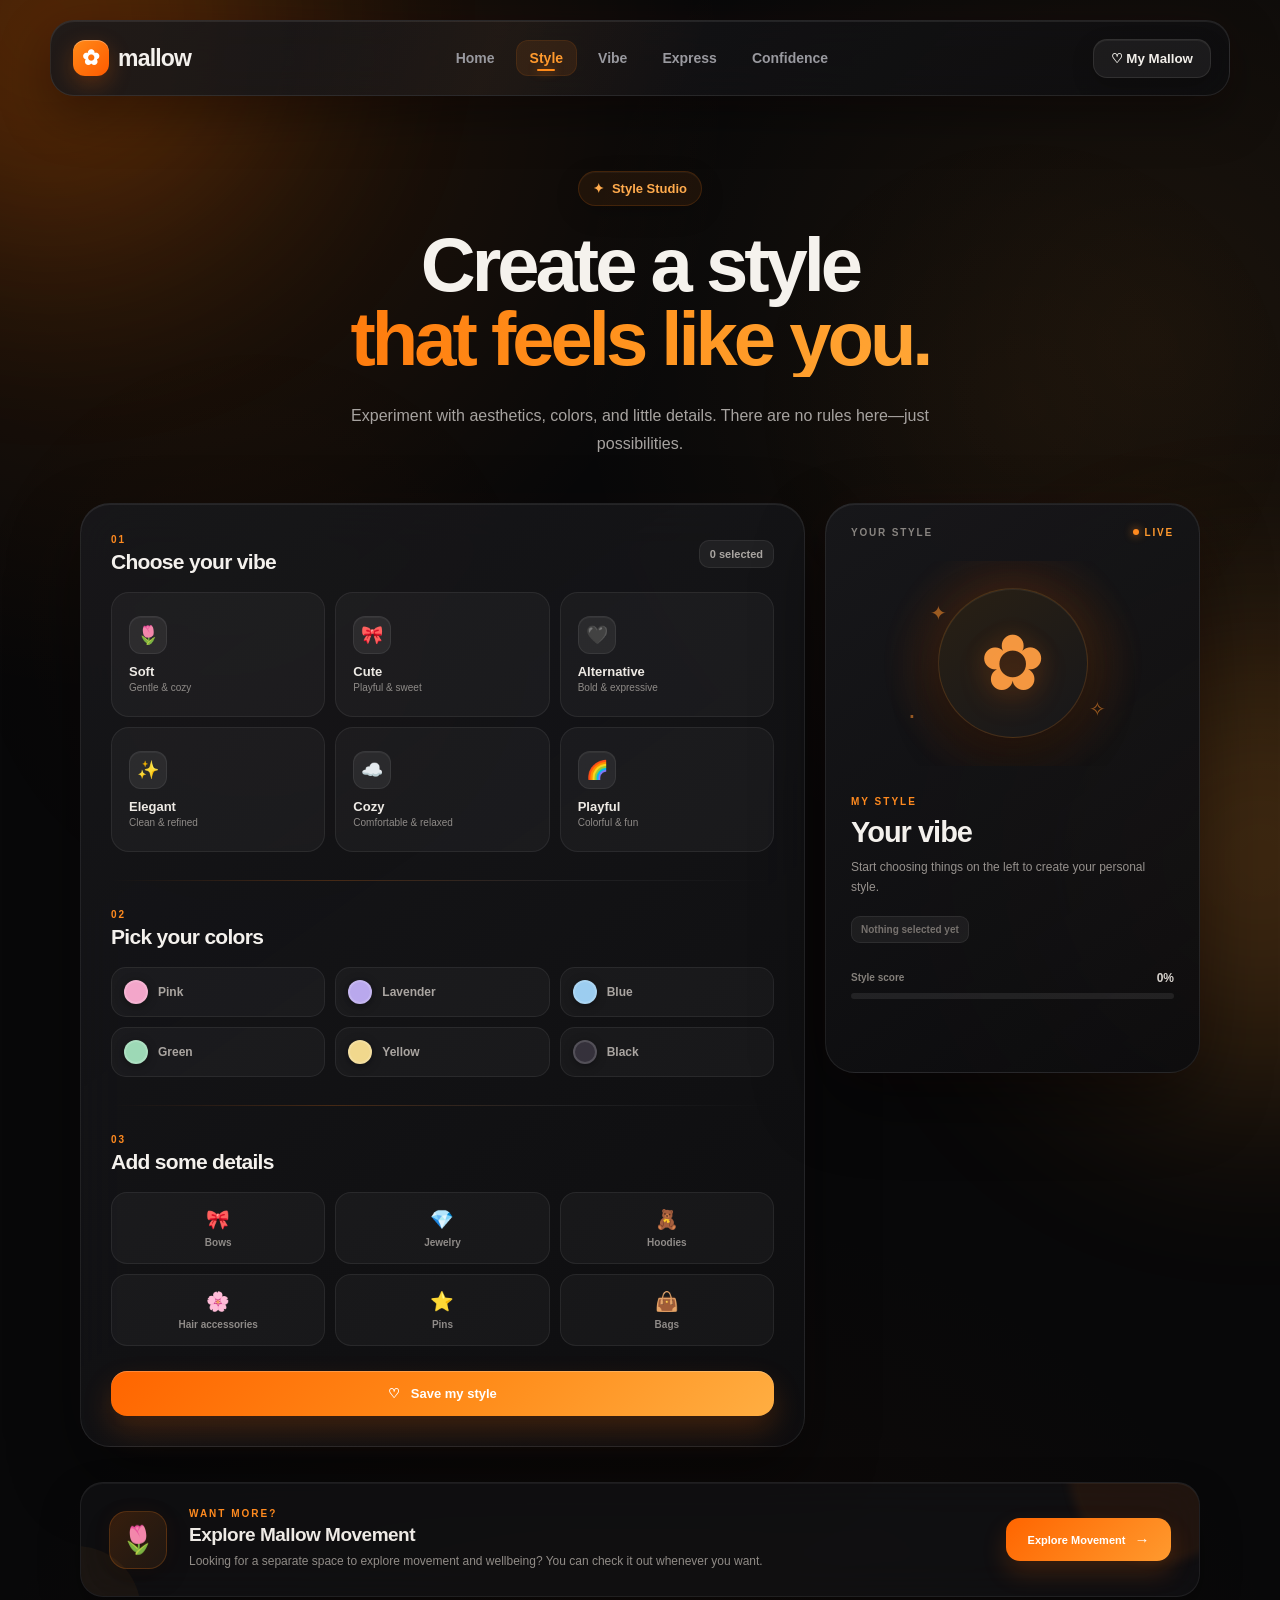
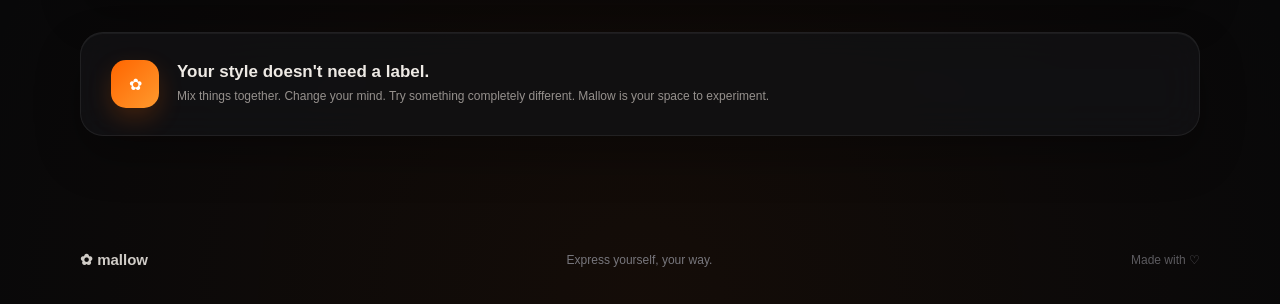
==== commit 1607b955: "Update movement link to external URL" ====
--- a/style.html
+++ b/style.html
@@ -667,7 +667,7 @@
 
 
       <a
-        href="movement.html"
+        href="https://mallow-movement.vercel.app/index.html"
         class="movement-link-button"
       >
         Explore Movement
--- a/style.css
+++ b/style.css
@@ -1,5 +1,5 @@
 /* =========================
-   MALLOW — GLOBAL
+   MALLOW — HALLOWEEN GLOBAL
 ========================= */
 
 * {
@@ -14,14 +14,45 @@
 
 body {
   min-height: 100vh;
-  font-family: Inter, -apple-system, BlinkMacSystemFont, "Segoe UI", sans-serif;
-  color: #30283b;
-  background:
-    radial-gradient(circle at 10% 10%, rgba(255, 184, 220, 0.38), transparent 30%),
-    radial-gradient(circle at 90% 20%, rgba(196, 183, 255, 0.38), transparent 30%),
-    radial-gradient(circle at 50% 90%, rgba(178, 226, 255, 0.28), transparent 35%),
-    #fff9fd;
+
+  font-family:
+    Inter,
+    -apple-system,
+    BlinkMacSystemFont,
+    "Segoe UI",
+    sans-serif;
+
+  color: #f4f1ed;
+
+  background:
+    radial-gradient(
+      circle at 10% 5%,
+      rgba(255, 122, 0, 0.13),
+      transparent 28%
+    ),
+    radial-gradient(
+      circle at 90% 18%,
+      rgba(255, 155, 45, 0.08),
+      transparent 30%
+    ),
+    radial-gradient(
+      circle at 50% 100%,
+      rgba(110, 45, 0, 0.12),
+      transparent 35%
+    ),
+    #080809;
+
   overflow-x: hidden;
+}
+
+
+/* =========================
+   GLOBAL SELECTION
+========================= */
+
+::selection {
+  color: #0a0a0b;
+  background: #ff8a18;
 }
 
 
@@ -31,25 +62,33 @@
 
 .background-glow {
   position: fixed;
-  width: 420px;
-  height: 420px;
+
+  width: 460px;
+  height: 460px;
+
   border-radius: 50%;
-  filter: blur(90px);
+
+  filter: blur(110px);
+
   pointer-events: none;
+
   z-index: -1;
-  opacity: 0.35;
+
+  opacity: 0.22;
 }
 
 .glow-one {
-  top: -180px;
-  left: -150px;
-  background: #ff9fd0;
+  top: -210px;
+  left: -180px;
+
+  background: #ff6a00;
 }
 
 .glow-two {
-  right: -180px;
-  bottom: -150px;
-  background: #aaa0ff;
+  right: -210px;
+  bottom: -190px;
+
+  background: #ff9a2e;
 }
 
 
@@ -58,8 +97,11 @@
 ========================= */
 
 .navbar {
+  position: relative;
+
   width: min(1180px, calc(100% - 40px));
   height: 76px;
+
   margin: 20px auto 0;
 
   display: flex;
@@ -68,26 +110,66 @@
 
   padding: 0 18px 0 22px;
 
-  background: rgba(255, 255, 255, 0.62);
-  border: 1px solid rgba(255, 255, 255, 0.85);
+  background:
+    linear-gradient(
+      135deg,
+      rgba(25, 25, 28, 0.86),
+      rgba(14, 14, 16, 0.78)
+    );
+
+  border: 1px solid rgba(255, 255, 255, 0.09);
+
   border-radius: 24px;
 
-  backdrop-filter: blur(24px);
-  -webkit-backdrop-filter: blur(24px);
-
-  box-shadow:
-    0 12px 40px rgba(120, 91, 135, 0.09),
-    inset 0 1px 0 rgba(255, 255, 255, 0.9);
-}
+  backdrop-filter: blur(28px);
+  -webkit-backdrop-filter: blur(28px);
+
+  box-shadow:
+    0 18px 50px rgba(0, 0, 0, 0.38),
+    0 0 35px rgba(255, 105, 0, 0.04),
+    inset 0 1px 0 rgba(255, 255, 255, 0.08);
+
+  overflow: hidden;
+}
+
+.navbar::before {
+  content: "";
+
+  position: absolute;
+
+  inset: 0;
+
+  background:
+    linear-gradient(
+      110deg,
+      transparent 20%,
+      rgba(255, 126, 20, 0.05),
+      transparent 55%
+    );
+
+  pointer-events: none;
+}
+
+
+/* =========================
+   LOGO
+========================= */
 
 .logo {
+  position: relative;
+
   display: flex;
   align-items: center;
   gap: 9px;
 
+  color: #f7f4ef;
+
   font-size: 23px;
   font-weight: 800;
+
   letter-spacing: -0.8px;
+
+  z-index: 1;
 }
 
 .logo-flower {
@@ -97,19 +179,45 @@
   display: grid;
   place-items: center;
 
-  color: white;
+  color: #fff;
+
   font-size: 21px;
 
-  background: linear-gradient(135deg, #ff8fc9, #a99aff);
+  background:
+    linear-gradient(
+      135deg,
+      #ff8a18,
+      #ff5b00
+    );
+
   border-radius: 12px;
 
-  box-shadow: 0 8px 20px rgba(211, 127, 202, 0.28);
-}
+  box-shadow:
+    0 8px 22px rgba(255, 105, 0, 0.25),
+    inset 0 1px 0 rgba(255,255,255,0.3);
+
+  transition: 0.3s ease;
+}
+
+.logo:hover .logo-flower {
+  transform: rotate(-6deg) scale(1.05);
+
+  box-shadow:
+    0 10px 28px rgba(255, 105, 0, 0.35);
+}
+
+
+/* =========================
+   NAV LINKS
+========================= */
 
 .nav-links {
   display: flex;
   align-items: center;
   gap: 7px;
+
+  position: relative;
+  z-index: 1;
 }
 
 .nav-links a {
@@ -117,7 +225,8 @@
 
   padding: 10px 14px;
 
-  color: #746a7e;
+  color: #99999f;
+
   text-decoration: none;
 
   font-size: 14px;
@@ -125,40 +234,97 @@
 
   border-radius: 12px;
 
+  transition:
+    color 0.25s ease,
+    background 0.25s ease,
+    transform 0.25s ease;
+}
+
+.nav-links a:hover {
+  color: #f5f2ee;
+
+  background:
+    rgba(255, 255, 255, 0.055);
+
+  transform: translateY(-1px);
+}
+
+.nav-links a.active {
+  color: #ff9a2e;
+
+  background:
+    rgba(255, 126, 20, 0.10);
+
+  box-shadow:
+    inset 0 0 0 1px rgba(255, 126, 20, 0.10);
+}
+
+.nav-links a.active::after {
+  content: "";
+
+  position: absolute;
+
+  left: 50%;
+  bottom: 5px;
+
+  width: 18px;
+  height: 2px;
+
+  transform: translateX(-50%);
+
+  background: #ff8a18;
+
+  border-radius: 99px;
+
+  box-shadow:
+    0 0 10px rgba(255, 122, 0, 0.65);
+}
+
+
+/* =========================
+   PROFILE BUTTON
+========================= */
+
+.profile-button {
+  position: relative;
+  z-index: 1;
+
+  border: 1px solid rgba(255,255,255,0.09);
+
+  padding: 11px 17px;
+
+  color: #f1eee9;
+
+  background:
+    rgba(255,255,255,0.055);
+
+  border-radius: 14px;
+
+  font-weight: 700;
+
+  cursor: pointer;
+
+  box-shadow:
+    0 8px 22px rgba(0,0,0,0.2),
+    inset 0 1px 0 rgba(255,255,255,0.06);
+
   transition: 0.25s ease;
 }
 
-.nav-links a:hover {
-  color: #30283b;
-  background: rgba(255, 255, 255, 0.7);
-}
-
-.nav-links a.active {
-  color: #30283b;
-  background: rgba(255, 255, 255, 0.82);
-  box-shadow: 0 5px 18px rgba(130, 100, 145, 0.08);
-}
-
-.profile-button {
-  border: 0;
-  padding: 11px 17px;
-
-  color: #4c4058;
-  background: rgba(255, 255, 255, 0.8);
-
-  border-radius: 14px;
-
-  font-weight: 700;
-  cursor: pointer;
-
-  box-shadow: 0 7px 18px rgba(100, 75, 120, 0.08);
-
-  transition: 0.25s ease;
-}
-
 .profile-button:hover {
+  color: #ff9a2e;
+
+  border-color:
+    rgba(255,126,20,0.28);
+
+  background:
+    rgba(255,126,20,0.09);
+
   transform: translateY(-2px);
-  box-shadow: 0 10px 24px rgba(100, 75, 120, 0.13);
+
+  box-shadow:
+    0 12px 28px rgba(0,0,0,0.28),
+    0 0 20px rgba(255,105,0,0.08);
 }
 
 
@@ -168,18 +334,30 @@
 
 .hero {
   width: min(1120px, calc(100% - 40px));
+
   min-height: 650px;
+
   margin: 40px auto 0;
 
   display: grid;
-  grid-template-columns: 1.15fr 0.85fr;
+
+  grid-template-columns:
+    1.15fr
+    0.85fr;
+
   align-items: center;
+
   gap: 70px;
 }
 
 .hero-content {
   max-width: 650px;
 }
+
+
+/* =========================
+   WELCOME PILL
+========================= */
 
 .welcome-pill {
   display: inline-flex;
@@ -188,50 +366,88 @@
 
   padding: 9px 14px;
 
-  color: #8c6382;
-  background: rgba(255, 255, 255, 0.62);
-
-  border: 1px solid rgba(255, 255, 255, 0.9);
+  color: #ffab4d;
+
+  background:
+    rgba(255, 126, 20, 0.075);
+
+  border: 1px solid
+    rgba(255, 126, 20, 0.16);
+
   border-radius: 999px;
 
   font-size: 13px;
   font-weight: 700;
 
-  box-shadow: 0 8px 24px rgba(120, 90, 130, 0.06);
-}
+  box-shadow:
+    0 8px 25px rgba(0,0,0,0.18),
+    inset 0 1px 0 rgba(255,255,255,0.04);
+}
+
+
+/* =========================
+   HERO TITLE
+========================= */
 
 .hero h1 {
   margin-top: 24px;
 
-  font-size: clamp(52px, 6vw, 82px);
+  color: #f5f2ed;
+
+  font-size:
+    clamp(52px, 6vw, 82px);
+
   line-height: 0.98;
+
   letter-spacing: -5px;
+
   font-weight: 850;
 }
 
 .hero h1 span {
   display: block;
 
-  background: linear-gradient(
-    100deg,
-    #ed72b0,
-    #a995f7,
-    #76bff4
-  );
+  background:
+    linear-gradient(
+      100deg,
+      #ffb052,
+      #ff7a00,
+      #ff9f32
+    );
 
   -webkit-background-clip: text;
   background-clip: text;
+
   color: transparent;
-}
+
+  filter:
+    drop-shadow(
+      0 0 22px
+      rgba(255, 122, 0, 0.12)
+    );
+}
+
+
+/* =========================
+   HERO DESCRIPTION
+========================= */
 
 .hero-content > p {
   max-width: 560px;
+
   margin-top: 26px;
 
-  color: #766c80;
+  color: #a6a4a8;
+
   font-size: 17px;
+
   line-height: 1.75;
 }
+
+
+/* =========================
+   HERO BUTTONS
+========================= */
 
 .hero-buttons {
   display: flex;
@@ -243,7 +459,6 @@
 
 .primary-button,
 .secondary-button {
-  border: 0;
   border-radius: 15px;
 
   padding: 14px 20px;
@@ -252,43 +467,83 @@
   font-weight: 750;
 
   cursor: pointer;
-  transition: 0.25s ease;
-}
+
+  transition:
+    transform 0.25s ease,
+    box-shadow 0.25s ease,
+    background 0.25s ease,
+    border-color 0.25s ease;
+}
+
+
+/* Primary */
 
 .primary-button {
-  color: white;
-
-  background: linear-gradient(
-    135deg,
-    #f184bc,
-    #a998f5
-  );
-
-  box-shadow:
-    0 12px 28px rgba(192, 116, 192, 0.25),
-    inset 0 1px 0 rgba(255,255,255,0.35);
+  color: #0a0a0b;
+
+  background:
+    linear-gradient(
+      135deg,
+      #ffad4d,
+      #ff7a00
+    );
+
+  border: 1px solid
+    rgba(255, 184, 100, 0.35);
+
+  box-shadow:
+    0 12px 30px
+      rgba(255, 105, 0, 0.20),
+    inset 0 1px 0
+      rgba(255,255,255,0.38);
 }
 
 .primary-button span {
   margin-left: 8px;
+
   font-size: 17px;
 }
 
 .primary-button:hover {
   transform: translateY(-3px);
-  box-shadow: 0 16px 32px rgba(192, 116, 192, 0.32);
-}
+
+  box-shadow:
+    0 17px 36px
+      rgba(255, 105, 0, 0.30),
+    0 0 24px
+      rgba(255, 122, 0, 0.12);
+}
+
+
+/* Secondary */
 
 .secondary-button {
-  color: #655a70;
-  background: rgba(255, 255, 255, 0.68);
-
-  border: 1px solid rgba(255,255,255,0.9);
+  color: #d2cfd3;
+
+  background:
+    rgba(255,255,255,0.045);
+
+  border: 1px solid
+    rgba(255,255,255,0.10);
+
+  box-shadow:
+    inset 0 1px 0
+      rgba(255,255,255,0.05);
 }
 
 .secondary-button:hover {
+  color: #ffab4d;
+
   transform: translateY(-3px);
-  background: white;
+
+  background:
+    rgba(255,126,20,0.075);
+
+  border-color:
+    rgba(255,126,20,0.20);
+
+  box-shadow:
+    0 12px 28px rgba(0,0,0,0.25);
 }
 
 
@@ -300,6 +555,7 @@
   position: relative;
 
   min-height: 390px;
+
   padding: 38px;
 
   display: flex;
@@ -309,40 +565,101 @@
   overflow: hidden;
 
   background:
+    radial-gradient(
+      circle at 80% 20%,
+      rgba(255,122,0,0.10),
+      transparent 32%
+    ),
     linear-gradient(
       145deg,
-      rgba(255,255,255,0.86),
-      rgba(255,237,249,0.66)
-    );
-
-  border: 1px solid rgba(255,255,255,0.95);
+      rgba(29,29,32,0.92),
+      rgba(15,15,17,0.86)
+    );
+
+  border: 1px solid
+    rgba(255,255,255,0.09);
+
   border-radius: 34px;
 
   box-shadow:
-    0 30px 70px rgba(120, 86, 135, 0.13),
-    inset 0 1px 0 rgba(255,255,255,0.95);
+    0 30px 75px
+      rgba(0,0,0,0.42),
+    0 0 45px
+      rgba(255,105,0,0.045),
+    inset 0 1px 0
+      rgba(255,255,255,0.08);
 
   transform: rotate(2deg);
-  transition: 0.35s ease;
+
+  transition:
+    transform 0.35s ease,
+    box-shadow 0.35s ease;
+}
+
+.hero-card::before {
+  content: "";
+
+  position: absolute;
+
+  inset: 1px;
+
+  border-radius: 33px;
+
+  background:
+    linear-gradient(
+      135deg,
+      rgba(255,255,255,0.035),
+      transparent 45%
+    );
+
+  pointer-events: none;
 }
 
 .hero-card:hover {
-  transform: rotate(0deg) translateY(-6px);
-}
+  transform:
+    rotate(0deg)
+    translateY(-6px);
+
+  box-shadow:
+    0 38px 85px
+      rgba(0,0,0,0.50),
+    0 0 55px
+      rgba(255,105,0,0.075);
+}
+
+
+/* =========================
+   HERO DECORATION
+========================= */
 
 .flower-decoration {
   position: absolute;
+
   top: -30px;
   right: 25px;
 
   font-size: 180px;
+
   line-height: 1;
 
-  color: rgba(239, 139, 194, 0.16);
-}
+  color:
+    rgba(255,126,20,0.08);
+
+  filter:
+    drop-shadow(
+      0 0 25px
+      rgba(255,105,0,0.12)
+    );
+}
+
+
+/* =========================
+   HERO CARD HEADER
+========================= */
 
 .hero-card-header {
   position: absolute;
+
   top: 25px;
   left: 30px;
   right: 30px;
@@ -351,10 +668,13 @@
   align-items: center;
   justify-content: space-between;
 
-  color: #9b8da1;
+  color: #77777d;
+
   font-size: 12px;
   font-weight: 700;
+
   text-transform: uppercase;
+
   letter-spacing: 1.5px;
 }
 
@@ -363,34 +683,52 @@
   height: 8px;
 
   border-radius: 50%;
-  background: #8dddb1;
-
-  box-shadow: 0 0 12px rgba(141,221,177,0.7);
-}
+
+  background: #ff8a18;
+
+  box-shadow:
+    0 0 12px
+    rgba(255,122,0,0.85),
+    0 0 24px
+    rgba(255,122,0,0.30);
+}
+
+
+/* =========================
+   HERO CARD CONTENT
+========================= */
 
 .hero-card h2 {
   position: relative;
 
+  color: #f4f1ec;
+
   font-size: 43px;
+
   line-height: 1.05;
+
   letter-spacing: -2px;
 }
 
 .hero-card h2 em {
-  color: #d879ad;
+  color: #ff9633;
+
   font-style: normal;
 }
 
 .hero-card p {
   margin-top: 15px;
 
-  color: #83788b;
+  color: #99979d;
+
   line-height: 1.6;
 }
 
 .mini-tags {
   display: flex;
+
   flex-wrap: wrap;
+
   gap: 8px;
 
   margin-top: 22px;
@@ -399,14 +737,22 @@
 .mini-tags span {
   padding: 8px 11px;
 
-  color: #77697c;
-  background: rgba(255,255,255,0.7);
-
-  border: 1px solid rgba(255,255,255,0.9);
+  color: #aaa7ac;
+
+  background:
+    rgba(255,255,255,0.045);
+
+  border: 1px solid
+    rgba(255,255,255,0.08);
+
   border-radius: 10px;
 
   font-size: 11px;
   font-weight: 700;
+
+  box-shadow:
+    inset 0 1px 0
+    rgba(255,255,255,0.04);
 }
 
 
@@ -416,37 +762,49 @@
 
 .section {
   width: min(1120px, calc(100% - 40px));
+
   margin: 70px auto 0;
 }
 
 .section-heading {
   display: flex;
+
   align-items: flex-end;
+
   justify-content: space-between;
+
   gap: 40px;
 
   margin-bottom: 28px;
 }
 
 .eyebrow {
-  color: #c477a5;
+  color: #ff9130;
+
   font-size: 11px;
+
   font-weight: 800;
+
   letter-spacing: 2px;
 }
 
 .section-heading h2 {
   margin-top: 8px;
 
+  color: #f2efeb;
+
   font-size: 37px;
+
   letter-spacing: -1.8px;
 }
 
 .section-heading p {
   max-width: 390px;
 
-  color: #817687;
+  color: #939197;
+
   font-size: 14px;
+
   line-height: 1.7;
 }
 
@@ -457,7 +815,10 @@
 
 .feature-grid {
   display: grid;
-  grid-template-columns: repeat(4, 1fr);
+
+  grid-template-columns:
+    repeat(4, 1fr);
+
   gap: 15px;
 }
 
@@ -465,39 +826,104 @@
   position: relative;
 
   min-height: 300px;
+
   padding: 25px;
 
   border-radius: 25px;
 
-  border: 1px solid rgba(255,255,255,0.9);
-
-  box-shadow:
-    0 15px 35px rgba(100,80,120,0.07),
-    inset 0 1px 0 rgba(255,255,255,0.8);
-
-  transition: 0.3s ease;
+  border: 1px solid
+    rgba(255,255,255,0.08);
+
+  box-shadow:
+    0 18px 40px
+      rgba(0,0,0,0.25),
+    inset 0 1px 0
+      rgba(255,255,255,0.06);
+
+  transition:
+    transform 0.3s ease,
+    box-shadow 0.3s ease,
+    border-color 0.3s ease;
 }
 
 .feature-card:hover {
   transform: translateY(-7px);
-  box-shadow: 0 22px 45px rgba(100,80,120,0.12);
-}
+
+  border-color:
+    rgba(255,126,20,0.18);
+
+  box-shadow:
+    0 25px 55px
+      rgba(0,0,0,0.38),
+    0 0 28px
+      rgba(255,105,0,0.05);
+}
+
+
+/* =========================
+   FEATURE CARD THEMES
+========================= */
 
 .pink-card {
-  background: linear-gradient(145deg, #fff0f8, #ffe3f2);
+  background:
+    radial-gradient(
+      circle at 90% 10%,
+      rgba(255,111,166,0.08),
+      transparent 35%
+    ),
+    linear-gradient(
+      145deg,
+      #191417,
+      #121013
+    );
 }
 
 .purple-card {
-  background: linear-gradient(145deg, #f5f1ff, #e9e1ff);
+  background:
+    radial-gradient(
+      circle at 90% 10%,
+      rgba(153,116,255,0.10),
+      transparent 35%
+    ),
+    linear-gradient(
+      145deg,
+      #161419,
+      #111013
+    );
 }
 
 .blue-card {
-  background: linear-gradient(145deg, #eef9ff, #ddf1ff);
+  background:
+    radial-gradient(
+      circle at 90% 10%,
+      rgba(92,170,255,0.08),
+      transparent 35%
+    ),
+    linear-gradient(
+      145deg,
+      #121619,
+      #0f1214
+    );
 }
 
 .green-card {
-  background: linear-gradient(145deg, #f0fff8, #dff8eb);
-}
+  background:
+    radial-gradient(
+      circle at 90% 10%,
+      rgba(94,219,148,0.08),
+      transparent 35%
+    ),
+    linear-gradient(
+      145deg,
+      #121714,
+      #0f1210
+    );
+}
+
+
+/* =========================
+   FEATURE ICON
+========================= */
 
 .feature-icon {
   width: 48px;
@@ -506,40 +932,78 @@
   display: grid;
   place-items: center;
 
-  background: rgba(255,255,255,0.72);
+  background:
+    rgba(255,255,255,0.055);
+
+  border:
+    1px solid
+    rgba(255,255,255,0.08);
+
   border-radius: 15px;
 
   font-size: 21px;
 
-  box-shadow: 0 8px 18px rgba(90,70,110,0.07);
-}
+  box-shadow:
+    0 8px 20px
+      rgba(0,0,0,0.20);
+
+  transition: 0.3s ease;
+}
+
+.feature-card:hover .feature-icon {
+  transform:
+    translateY(-2px)
+    rotate(-3deg);
+
+  border-color:
+    rgba(255,126,20,0.18);
+
+  box-shadow:
+    0 10px 25px
+      rgba(0,0,0,0.30),
+    0 0 18px
+      rgba(255,105,0,0.08);
+}
+
+
+/* =========================
+   FEATURE CONTENT
+========================= */
 
 .feature-card h3 {
   margin-top: 25px;
 
+  color: #f1eeea;
+
   font-size: 20px;
+
   letter-spacing: -0.5px;
 }
 
 .feature-card p {
   margin-top: 11px;
 
-  color: #756b7b;
+  color: #929096;
+
   font-size: 13px;
+
   line-height: 1.65;
 }
 
 .feature-card button {
   position: absolute;
+
   bottom: 22px;
   left: 25px;
 
   border: 0;
+
   background: transparent;
 
-  color: #66586c;
+  color: #a9a5aa;
 
   font-size: 12px;
+
   font-weight: 800;
 
   cursor: pointer;
@@ -548,7 +1012,10 @@
 }
 
 .feature-card button:hover {
-  transform: translateX(4px);
+  color: #ff9633;
+
+  transform:
+    translateX(4px);
 }
 
 
@@ -565,39 +1032,68 @@
 
   text-align: center;
 
-  background: rgba(255,255,255,0.56);
-  border: 1px solid rgba(255,255,255,0.9);
+  background:
+    radial-gradient(
+      circle at 50% 0%,
+      rgba(255,122,0,0.09),
+      transparent 40%
+    ),
+    rgba(19,19,22,0.78);
+
+  border:
+    1px solid
+    rgba(255,255,255,0.08);
+
   border-radius: 35px;
 
   box-shadow:
-    0 25px 60px rgba(100,75,120,0.08),
-    inset 0 1px 0 rgba(255,255,255,0.9);
-
-  backdrop-filter: blur(20px);
+    0 30px 70px
+      rgba(0,0,0,0.35),
+    0 0 40px
+      rgba(255,105,0,0.04),
+    inset 0 1px 0
+      rgba(255,255,255,0.07);
+
+  backdrop-filter: blur(22px);
+  -webkit-backdrop-filter: blur(22px);
 }
 
 .quote-flower {
   margin-bottom: 20px;
 
-  color: #e58ab9;
+  color: #ff9130;
+
   font-size: 30px;
+
+  filter:
+    drop-shadow(
+      0 0 15px
+      rgba(255,122,0,0.25)
+    );
 }
 
 .quote-section h2 {
-  font-size: clamp(30px, 4vw, 47px);
+  color: #f4f1ed;
+
+  font-size:
+    clamp(30px, 4vw, 47px);
+
   line-height: 1.12;
+
   letter-spacing: -2px;
 }
 
 .quote-section p {
   margin-top: 20px;
 
-  color: #817487;
+  color: #929096;
+
   font-size: 14px;
 }
 
 .quote-section em {
-  color: #cf73a5;
+  color: #ff9633;
+
   font-style: normal;
 }
 
@@ -614,16 +1110,21 @@
   padding: 25px 0 35px;
 
   display: flex;
+
   align-items: center;
+
   justify-content: space-between;
 
-  color: #918595;
+  color: #77767c;
+
   font-size: 12px;
 }
 
 .footer-logo {
-  color: #64576d;
+  color: #d0ccc7;
+
   font-weight: 800;
+
   font-size: 15px;
 }
 
@@ -633,6 +1134,210 @@
 
 
 /* =========================
+   TOAST
+========================= */
+
+.mallow-toast {
+  position: fixed;
+
+  right: 24px;
+  bottom: 24px;
+
+  z-index: 9999;
+
+  display: flex;
+  align-items: center;
+  gap: 12px;
+
+  width:
+    min(360px, calc(100% - 32px));
+
+  padding: 14px 15px;
+
+  background:
+    rgba(22,22,25,0.92);
+
+  border:
+    1px solid
+    rgba(255,255,255,0.10);
+
+  border-radius: 18px;
+
+  backdrop-filter: blur(24px);
+  -webkit-backdrop-filter: blur(24px);
+
+  box-shadow:
+    0 20px 50px
+      rgba(0,0,0,0.45),
+    0 0 25px
+      rgba(255,105,0,0.05),
+    inset 0 1px 0
+      rgba(255,255,255,0.08);
+
+  opacity: 0;
+
+  transform:
+    translateY(20px)
+    scale(0.96);
+
+  pointer-events: none;
+
+  transition:
+    opacity 0.3s ease,
+    transform 0.3s ease;
+}
+
+.mallow-toast.show {
+  opacity: 1;
+
+  transform:
+    translateY(0)
+    scale(1);
+
+  pointer-events: auto;
+}
+
+.toast-icon {
+  width: 38px;
+  height: 38px;
+
+  flex-shrink: 0;
+
+  display: grid;
+  place-items: center;
+
+  color: #0a0a0b;
+
+  background:
+    linear-gradient(
+      135deg,
+      #ffad4d,
+      #ff7000
+    );
+
+  border-radius: 12px;
+
+  box-shadow:
+    0 8px 18px
+      rgba(255,105,0,0.22),
+    inset 0 1px 0
+      rgba(255,255,255,0.3);
+}
+
+.toast-content {
+  min-width: 0;
+
+  display: flex;
+
+  flex-direction: column;
+
+  gap: 3px;
+}
+
+.toast-content strong {
+  color: #efebe6;
+
+  font-size: 13px;
+}
+
+.toast-content span {
+  color: #969399;
+
+  font-size: 12px;
+
+  line-height: 1.4;
+}
+
+.toast-close {
+  margin-left: auto;
+
+  border: 0;
+
+  background: transparent;
+
+  color: #77757b;
+
+  font-size: 20px;
+
+  line-height: 1;
+
+  cursor: pointer;
+
+  transition: 0.2s ease;
+}
+
+.toast-close:hover {
+  color: #ff9633;
+
+  transform:
+    scale(1.1)
+    rotate(4deg);
+}
+
+
+/* =========================
+   SUBTLE HALLOWEEN ATMOSPHERE
+========================= */
+
+body::before {
+  content: "";
+
+  position: fixed;
+
+  inset: 0;
+
+  pointer-events: none;
+
+  z-index: -1;
+
+  background:
+    radial-gradient(
+      circle at 20% 70%,
+      rgba(255, 110, 0, 0.025),
+      transparent 25%
+    ),
+    radial-gradient(
+      circle at 80% 45%,
+      rgba(255, 150, 45, 0.025),
+      transparent 25%
+    );
+
+  opacity: 1;
+}
+
+
+/* =========================
+   SCROLLBAR
+========================= */
+
+::-webkit-scrollbar {
+  width: 9px;
+}
+
+::-webkit-scrollbar-track {
+  background: #09090a;
+}
+
+::-webkit-scrollbar-thumb {
+  background:
+    linear-gradient(
+      #ff8a18,
+      #d95c00
+    );
+
+  border-radius: 99px;
+
+  border:
+    2px solid
+    #09090a;
+}
+
+::-webkit-scrollbar-thumb:hover {
+  background: #ff9a2e;
+}
+
+
+/* =========================
    RESPONSIVE
 ========================= */
 
@@ -644,23 +1349,30 @@
 
   .hero {
     grid-template-columns: 1fr;
+
     gap: 35px;
+
     padding-top: 40px;
   }
 
   .hero-card {
     max-width: 550px;
+
     width: 100%;
+
     margin: auto;
   }
 
   .feature-grid {
-    grid-template-columns: repeat(2, 1fr);
+    grid-template-columns:
+      repeat(2, 1fr);
   }
 
   .section-heading {
     align-items: flex-start;
+
     flex-direction: column;
+
     gap: 15px;
   }
 }
@@ -670,21 +1382,25 @@
 
   .navbar {
     width: calc(100% - 24px);
+
     margin-top: 12px;
   }
 
   .profile-button {
     padding: 10px 12px;
+
     font-size: 12px;
   }
 
   .hero {
     width: calc(100% - 28px);
+
     margin-top: 20px;
   }
 
   .hero h1 {
     font-size: 52px;
+
     letter-spacing: -3px;
   }
 
@@ -694,6 +1410,7 @@
 
   .hero-buttons {
     align-items: stretch;
+
     flex-direction: column;
   }
 
@@ -704,6 +1421,7 @@
 
   .hero-card {
     min-height: 340px;
+
     padding: 27px;
   }
 
@@ -721,6 +1439,7 @@
 
   .quote-section {
     width: calc(100% - 28px);
+
     padding: 60px 22px;
   }
 
@@ -728,118 +1447,14 @@
     width: calc(100% - 28px);
 
     flex-direction: column;
+
     gap: 12px;
 
     text-align: center;
   }
-}
-
-/* =========================
-   MALLOW TOAST
-========================= */
-
-.mallow-toast {
-  position: fixed;
-  right: 24px;
-  bottom: 24px;
-
-  z-index: 9999;
-
-  display: flex;
-  align-items: center;
-  gap: 12px;
-
-  width: min(360px, calc(100% - 32px));
-
-  padding: 14px 15px;
-
-  background: rgba(255, 255, 255, 0.88);
-  border: 1px solid rgba(255, 255, 255, 0.95);
-
-  border-radius: 18px;
-
-  backdrop-filter: blur(22px);
-  -webkit-backdrop-filter: blur(22px);
-
-  box-shadow:
-    0 18px 45px rgba(90, 65, 110, 0.16),
-    inset 0 1px 0 rgba(255, 255, 255, 0.95);
-
-  opacity: 0;
-  transform: translateY(20px) scale(0.96);
-
-  pointer-events: none;
-
-  transition:
-    opacity 0.3s ease,
-    transform 0.3s ease;
-}
-
-.mallow-toast.show {
-  opacity: 1;
-  transform: translateY(0) scale(1);
-  pointer-events: auto;
-}
-
-.toast-icon {
-  width: 38px;
-  height: 38px;
-
-  flex-shrink: 0;
-
-  display: grid;
-  place-items: center;
-
-  color: white;
-
-  background: linear-gradient(
-    135deg,
-    #f184bc,
-    #a998f5
-  );
-
-  border-radius: 12px;
-
-  box-shadow:
-    0 7px 16px rgba(190, 120, 190, 0.2);
-}
-
-.toast-content {
-  min-width: 0;
-
-  display: flex;
-  flex-direction: column;
-  gap: 3px;
-}
-
-.toast-content strong {
-  color: #4c4058;
-  font-size: 13px;
-}
-
-.toast-content span {
-  color: #847889;
-  font-size: 12px;
-  line-height: 1.4;
-}
-
-.toast-close {
-  margin-left: auto;
-
-  border: 0;
-  background: transparent;
-
-  color: #a092a8;
-
-  font-size: 20px;
-  line-height: 1;
-
-  cursor: pointer;
-
-  transition: 0.2s ease;
-}
-
-.toast-close:hover {
-  color: #5c4d67;
-  transform: scale(1.1);
-}
+
+  .mallow-toast {
+    right: 16px;
+    bottom: 16px;
+  }
+}
--- a/style-studio.css
+++ b/style-studio.css
@@ -1,5 +1,6 @@
 /* =========================
    MALLOW — STYLE STUDIO
+   HALLOWEEN EDITION 🎃
 ========================= */
 
 .studio-logo {
@@ -7,7 +8,7 @@
   align-items: center;
   gap: 9px;
 
-  color: #30283b;
+  color: #f4f1ed;
   text-decoration: none;
 
   font-size: 23px;
@@ -31,6 +32,8 @@
 .studio-header h1 {
   margin-top: 22px;
 
+  color: #f5f2ed;
+
   font-size: clamp(48px, 6vw, 76px);
   line-height: 0.98;
   letter-spacing: -4px;
@@ -39,12 +42,13 @@
 .studio-header h1 span {
   display: block;
 
-  background: linear-gradient(
-    100deg,
-    #ed72b0,
-    #a995f7,
-    #76bff4
-  );
+  background:
+    linear-gradient(
+      100deg,
+      #ff6a00,
+      #ff941f,
+      #ffb347
+    );
 
   -webkit-background-clip: text;
   background-clip: text;
@@ -57,7 +61,7 @@
 
   margin: 25px auto 0;
 
-  color: #7d7183;
+  color: #a7a3a0;
 
   font-size: 16px;
   line-height: 1.75;
@@ -74,7 +78,10 @@
   margin: 0 auto;
 
   display: grid;
-  grid-template-columns: minmax(0, 1.45fr) minmax(340px, 0.75fr);
+
+  grid-template-columns:
+    minmax(0, 1.45fr)
+    minmax(340px, 0.75fr);
 
   gap: 20px;
 
@@ -87,16 +94,25 @@
 ========================= */
 
 .style-panel {
+  position: relative;
+
   padding: 30px;
 
-  background: rgba(255, 255, 255, 0.68);
-
-  border: 1px solid rgba(255, 255, 255, 0.92);
+  background:
+    linear-gradient(
+      145deg,
+      rgba(24, 24, 27, 0.92),
+      rgba(15, 15, 17, 0.82)
+    );
+
+  border: 1px solid rgba(255, 255, 255, 0.08);
+
   border-radius: 30px;
 
   box-shadow:
-    0 25px 60px rgba(105, 80, 120, 0.08),
-    inset 0 1px 0 rgba(255, 255, 255, 0.95);
+    0 30px 70px rgba(0, 0, 0, 0.42),
+    inset 0 1px 0 rgba(255, 255, 255, 0.07),
+    0 0 45px rgba(255, 106, 0, 0.025);
 
   backdrop-filter: blur(25px);
   -webkit-backdrop-filter: blur(25px);
@@ -115,7 +131,7 @@
 
   margin-bottom: 5px;
 
-  color: #c481a9;
+  color: #ff8a1f;
 
   font-size: 10px;
   font-weight: 900;
@@ -124,6 +140,8 @@
 }
 
 .panel-heading h2 {
+  color: #f4f1ed;
+
   font-size: 21px;
   letter-spacing: -0.7px;
 }
@@ -131,9 +149,11 @@
 .selection-count {
   padding: 7px 10px;
 
-  color: #8d7e91;
-
-  background: #f8f2f8;
+  color: #aaa6a2;
+
+  background: rgba(255, 255, 255, 0.055);
+
+  border: 1px solid rgba(255, 255, 255, 0.07);
 
   border-radius: 10px;
 
@@ -148,7 +168,9 @@
 
 .choice-grid {
   display: grid;
-  grid-template-columns: repeat(3, 1fr);
+
+  grid-template-columns:
+    repeat(3, 1fr);
 
   gap: 10px;
 
@@ -165,11 +187,14 @@
 
   padding: 17px;
 
-  border: 1px solid rgba(235, 224, 236, 0.9);
+  border: 1px solid rgba(255, 255, 255, 0.07);
 
   border-radius: 18px;
 
-  background: rgba(255, 255, 255, 0.58);
+  background:
+    rgba(255, 255, 255, 0.035);
+
+  color: #f3f0eb;
 
   text-align: left;
 
@@ -185,24 +210,32 @@
 .choice-card:hover {
   transform: translateY(-3px);
 
-  border-color: rgba(224, 168, 207, 0.8);
-
-  box-shadow: 0 10px 25px rgba(120, 85, 130, 0.09);
+  border-color:
+    rgba(255, 137, 31, 0.42);
+
+  background:
+    rgba(255, 255, 255, 0.055);
+
+  box-shadow:
+    0 12px 30px rgba(0, 0, 0, 0.28),
+    0 0 20px rgba(255, 106, 0, 0.045);
 }
 
 .choice-card.selected {
-  border-color: #e28ab9;
+  border-color:
+    rgba(255, 132, 25, 0.8);
 
   background:
     linear-gradient(
       145deg,
-      rgba(255, 235, 247, 0.95),
-      rgba(246, 239, 255, 0.9)
+      rgba(255, 106, 0, 0.16),
+      rgba(255, 153, 48, 0.055)
     );
 
   box-shadow:
-    0 10px 25px rgba(200, 120, 175, 0.13),
-    inset 0 0 0 1px rgba(255,255,255,0.8);
+    0 12px 30px rgba(0, 0, 0, 0.28),
+    0 0 25px rgba(255, 106, 0, 0.08),
+    inset 0 0 0 1px rgba(255, 160, 70, 0.08);
 }
 
 .choice-icon {
@@ -214,15 +247,30 @@
 
   margin-bottom: 10px;
 
-  background: rgba(255,255,255,0.78);
+  background:
+    rgba(255, 255, 255, 0.065);
+
+  border:
+    1px solid rgba(255, 255, 255, 0.07);
 
   border-radius: 12px;
 
   font-size: 18px;
+
+  box-shadow:
+    inset 0 1px 0 rgba(255,255,255,0.05);
+}
+
+.choice-card.selected .choice-icon {
+  background:
+    rgba(255, 106, 0, 0.13);
+
+  border-color:
+    rgba(255, 132, 25, 0.25);
 }
 
 .choice-name {
-  color: #453a4e;
+  color: #eeeae5;
 
   font-size: 13px;
   font-weight: 800;
@@ -231,7 +279,7 @@
 .choice-description {
   margin-top: 3px;
 
-  color: #968998;
+  color: #8f8b88;
 
   font-size: 10px;
 }
@@ -246,12 +294,14 @@
 
   margin: 28px 0;
 
-  background: linear-gradient(
-    90deg,
-    transparent,
-    #eadfea,
-    transparent
-  );
+  background:
+    linear-gradient(
+      90deg,
+      transparent,
+      rgba(255, 125, 25, 0.22),
+      rgba(255, 255, 255, 0.07),
+      transparent
+    );
 }
 
 
@@ -261,7 +311,9 @@
 
 .color-grid {
   display: grid;
-  grid-template-columns: repeat(3, 1fr);
+
+  grid-template-columns:
+    repeat(3, 1fr);
 
   gap: 10px;
 
@@ -271,16 +323,20 @@
 .color-choice {
   display: flex;
   align-items: center;
+
   gap: 10px;
 
   padding: 12px;
 
-  border: 1px solid rgba(235,224,236,0.9);
+  border:
+    1px solid rgba(255, 255, 255, 0.07);
+
   border-radius: 15px;
 
-  background: rgba(255,255,255,0.55);
-
-  color: #675a6d;
+  background:
+    rgba(255, 255, 255, 0.035);
+
+  color: #aaa5a1;
 
   font-size: 12px;
   font-weight: 700;
@@ -292,16 +348,24 @@
 
 .color-choice:hover {
   transform: translateY(-2px);
-  background: rgba(255,255,255,0.85);
+
+  background:
+    rgba(255, 255, 255, 0.065);
+
+  border-color:
+    rgba(255, 137, 31, 0.25);
 }
 
 .color-choice.selected {
-  border-color: var(--choice-color);
-
-  background: rgba(255,255,255,0.9);
-
-  box-shadow:
-    0 7px 20px rgba(100,80,110,0.08);
+  border-color:
+    var(--choice-color);
+
+  background:
+    rgba(255, 255, 255, 0.065);
+
+  box-shadow:
+    0 8px 22px rgba(0, 0, 0, 0.2),
+    0 0 15px rgba(255, 106, 0, 0.04);
 }
 
 .color-choice span {
@@ -312,12 +376,14 @@
 
   border-radius: 50%;
 
-  background: var(--choice-color);
-
-  border: 2px solid rgba(255,255,255,0.9);
-
-  box-shadow:
-    0 2px 7px rgba(70,50,80,0.12);
+  background:
+    var(--choice-color);
+
+  border:
+    2px solid rgba(255, 255, 255, 0.15);
+
+  box-shadow:
+    0 2px 10px rgba(0, 0, 0, 0.35);
 }
 
 
@@ -327,7 +393,9 @@
 
 .accessory-grid {
   display: grid;
-  grid-template-columns: repeat(3, 1fr);
+
+  grid-template-columns:
+    repeat(3, 1fr);
 
   gap: 10px;
 
@@ -344,10 +412,15 @@
 
   gap: 6px;
 
-  border: 1px solid rgba(235,224,236,0.9);
+  border:
+    1px solid rgba(255, 255, 255, 0.07);
+
   border-radius: 16px;
 
-  background: rgba(255,255,255,0.55);
+  background:
+    rgba(255, 255, 255, 0.035);
+
+  color: #eeeae5;
 
   font-size: 19px;
 
@@ -357,7 +430,7 @@
 }
 
 .accessory-choice span {
-  color: #766979;
+  color: #8f8b88;
 
   font-size: 10px;
   font-weight: 700;
@@ -365,16 +438,24 @@
 
 .accessory-choice:hover {
   transform: translateY(-3px);
-  background: white;
+
+  background:
+    rgba(255, 255, 255, 0.065);
+
+  border-color:
+    rgba(255, 137, 31, 0.3);
 }
 
 .accessory-choice.selected {
-  border-color: #b59ee8;
-
-  background: #f4efff;
-
-  box-shadow:
-    0 8px 20px rgba(130,100,180,0.1);
+  border-color:
+    rgba(255, 132, 25, 0.75);
+
+  background:
+    rgba(255, 106, 0, 0.1);
+
+  box-shadow:
+    0 10px 25px rgba(0, 0, 0, 0.25),
+    0 0 20px rgba(255, 106, 0, 0.07);
 }
 
 
@@ -390,6 +471,7 @@
   padding: 15px;
 
   border: 0;
+
   border-radius: 16px;
 
   color: white;
@@ -397,8 +479,9 @@
   background:
     linear-gradient(
       135deg,
-      #ef85bb,
-      #a998f4
+      #ff6500,
+      #ff8c1a 55%,
+      #ffae42
     );
 
   font-size: 13px;
@@ -407,7 +490,8 @@
   cursor: pointer;
 
   box-shadow:
-    0 12px 25px rgba(180, 110, 185, 0.2);
+    0 14px 30px rgba(255, 106, 0, 0.2),
+    inset 0 1px 0 rgba(255,255,255,0.22);
 
   transition: 0.25s ease;
 }
@@ -416,7 +500,8 @@
   transform: translateY(-3px);
 
   box-shadow:
-    0 16px 32px rgba(180, 110, 185, 0.28);
+    0 18px 38px rgba(255, 106, 0, 0.3),
+    0 0 25px rgba(255, 106, 0, 0.09);
 }
 
 .save-style-button span {
@@ -441,15 +526,17 @@
   background:
     linear-gradient(
       145deg,
-      rgba(255,255,255,0.9),
-      rgba(248,239,255,0.75)
+      rgba(24, 24, 27, 0.96),
+      rgba(12, 12, 14, 0.9)
     );
 
-  border: 1px solid rgba(255,255,255,0.95);
-
-  box-shadow:
-    0 25px 65px rgba(100,75,120,0.12),
-    inset 0 1px 0 rgba(255,255,255,0.95);
+  border:
+    1px solid rgba(255, 255, 255, 0.08);
+
+  box-shadow:
+    0 30px 70px rgba(0, 0, 0, 0.45),
+    inset 0 1px 0 rgba(255, 255, 255, 0.07),
+    0 0 50px rgba(255, 106, 0, 0.035);
 }
 
 .preview-top {
@@ -461,7 +548,7 @@
 
   padding: 23px 25px;
 
-  color: #9a8a9d;
+  color: #888480;
 
   font-size: 10px;
   font-weight: 900;
@@ -470,10 +557,11 @@
 }
 
 .live-dot {
-  color: #75bd98;
+  color: #ff9a2e;
 
   display: flex;
   align-items: center;
+
   gap: 6px;
 }
 
@@ -485,9 +573,10 @@
 
   border-radius: 50%;
 
-  background: #7fd6a6;
-
-  box-shadow: 0 0 9px rgba(127,214,166,0.7);
+  background: #ff8a1f;
+
+  box-shadow:
+    0 0 9px rgba(255, 138, 31, 0.8);
 }
 
 
@@ -508,11 +597,31 @@
   background:
     radial-gradient(
       circle at center,
-      rgba(247, 189, 221, 0.45),
+      rgba(255, 106, 0, 0.14),
       transparent 60%
     );
 }
 
+.preview-art::before {
+  content: "";
+
+  position: absolute;
+
+  width: 260px;
+  height: 260px;
+
+  border-radius: 50%;
+
+  background:
+    radial-gradient(
+      circle,
+      rgba(255, 106, 0, 0.12),
+      transparent 68%
+    );
+
+  filter: blur(10px);
+}
+
 .preview-circle {
   position: absolute;
 
@@ -524,24 +633,30 @@
   background:
     linear-gradient(
       145deg,
-      #ffd7ec,
-      #ddd3ff
+      #292014,
+      #17171a
     );
 
-  box-shadow:
-    0 20px 40px rgba(190,130,190,0.15);
+  border:
+    1px solid rgba(255, 138, 31, 0.18);
+
+  box-shadow:
+    0 20px 45px rgba(0, 0, 0, 0.4),
+    0 0 35px rgba(255, 106, 0, 0.07),
+    inset 0 1px 0 rgba(255,255,255,0.06);
 }
 
 .preview-flower {
   position: relative;
   z-index: 2;
 
-  color: rgba(255,255,255,0.9);
+  color: rgba(255, 158, 66, 0.95);
 
   font-size: 78px;
 
   text-shadow:
-    0 10px 30px rgba(170,110,180,0.18);
+    0 10px 30px rgba(255, 106, 0, 0.2),
+    0 0 25px rgba(255, 106, 0, 0.12);
 
   transition: 0.4s ease;
 }
@@ -549,11 +664,12 @@
 .preview-sparkle {
   position: absolute;
 
-  color: rgba(190,140,200,0.55);
+  color: rgba(255, 145, 45, 0.55);
 
   font-size: 20px;
 
-  animation: sparkleFloat 3s ease-in-out infinite;
+  animation:
+    sparkleFloat 3s ease-in-out infinite;
 }
 
 .sparkle-one {
@@ -582,12 +698,12 @@
   0%,
   100% {
     transform: translateY(0);
-    opacity: 0.5;
+    opacity: 0.4;
   }
 
   50% {
     transform: translateY(-7px);
-    opacity: 1;
+    opacity: 0.95;
   }
 }
 
@@ -601,7 +717,7 @@
 }
 
 .preview-label {
-  color: #c37fa8;
+  color: #ff8a1f;
 
   font-size: 10px;
   font-weight: 900;
@@ -612,6 +728,8 @@
 .preview-content h2 {
   margin-top: 7px;
 
+  color: #f4f1ed;
+
   font-size: 29px;
 
   letter-spacing: -1px;
@@ -620,7 +738,7 @@
 .preview-content > p {
   margin-top: 9px;
 
-  color: #817486;
+  color: #96918d;
 
   font-size: 12px;
   line-height: 1.65;
@@ -638,11 +756,13 @@
 .preview-tags span {
   padding: 7px 9px;
 
-  color: #6e6174;
-
-  background: rgba(255,255,255,0.75);
-
-  border: 1px solid rgba(255,255,255,0.9);
+  color: #aaa5a0;
+
+  background:
+    rgba(255, 255, 255, 0.055);
+
+  border:
+    1px solid rgba(255, 255, 255, 0.07);
 
   border-radius: 9px;
 
@@ -651,7 +771,7 @@
 }
 
 .preview-tags .empty-tag {
-  color: #a294a6;
+  color: #77726e;
 }
 
 
@@ -665,19 +785,20 @@
 
 .preview-footer > div:first-child {
   display: flex;
+
   justify-content: space-between;
   align-items: center;
 }
 
 .preview-footer span {
-  color: #918296;
+  color: #85807b;
 
   font-size: 10px;
   font-weight: 700;
 }
 
 .preview-footer strong {
-  color: #63546b;
+  color: #d8d3ce;
 
   font-size: 12px;
 }
@@ -689,7 +810,8 @@
 
   overflow: hidden;
 
-  background: rgba(221,210,225,0.55);
+  background:
+    rgba(255, 255, 255, 0.08);
 
   border-radius: 999px;
 }
@@ -705,11 +827,15 @@
   background:
     linear-gradient(
       90deg,
-      #f08abb,
-      #a998f5
+      #ff6500,
+      #ff9d2e
     );
 
-  transition: width 0.4s ease;
+  box-shadow:
+    0 0 12px rgba(255, 106, 0, 0.35);
+
+  transition:
+    width 0.4s ease;
 }
 
 
@@ -725,17 +851,25 @@
   padding: 27px 30px;
 
   display: flex;
+
   align-items: center;
+
   gap: 18px;
 
-  background: rgba(255,255,255,0.55);
-
-  border: 1px solid rgba(255,255,255,0.9);
+  background:
+    rgba(18, 18, 21, 0.78);
+
+  border:
+    1px solid rgba(255, 255, 255, 0.07);
 
   border-radius: 23px;
 
   box-shadow:
-    0 15px 35px rgba(100,80,120,0.06);
+    0 20px 45px rgba(0, 0, 0, 0.3),
+    inset 0 1px 0 rgba(255,255,255,0.05);
+
+  backdrop-filter: blur(20px);
+  -webkit-backdrop-filter: blur(20px);
 }
 
 .message-icon {
@@ -752,14 +886,19 @@
   background:
     linear-gradient(
       135deg,
-      #f28cbd,
-      #a999f5
+      #ff6500,
+      #ff9a2e
     );
 
   border-radius: 15px;
+
+  box-shadow:
+    0 10px 25px rgba(255, 106, 0, 0.2);
 }
 
 .studio-message h2 {
+  color: #eeeae5;
+
   font-size: 17px;
 }
 
@@ -768,7 +907,7 @@
 
   margin-top: 5px;
 
-  color: #817486;
+  color: #96918d;
 
   font-size: 12px;
   line-height: 1.6;
@@ -817,7 +956,8 @@
   .choice-grid,
   .color-grid,
   .accessory-grid {
-    grid-template-columns: repeat(2, 1fr);
+    grid-template-columns:
+      repeat(2, 1fr);
   }
 
   .studio-message {
@@ -834,6 +974,22 @@
 
 }
 
+
+@media (max-width: 430px) {
+
+  .choice-grid,
+  .color-grid,
+  .accessory-grid {
+    grid-template-columns: 1fr;
+  }
+
+  .studio-header h1 {
+    font-size: 43px;
+  }
+
+}
+
+
 /* =========================
    STYLE STUDIO TOAST
 ========================= */
@@ -849,25 +1005,32 @@
   width: min(350px, calc(100% - 32px));
 
   display: flex;
+
   align-items: center;
+
   gap: 12px;
 
   padding: 14px;
 
-  background: rgba(255,255,255,0.9);
-
-  border: 1px solid rgba(255,255,255,0.95);
+  background:
+    rgba(20, 20, 23, 0.92);
+
+  border:
+    1px solid rgba(255, 255, 255, 0.08);
 
   border-radius: 18px;
 
   box-shadow:
-    0 20px 50px rgba(80,60,100,0.15);
+    0 20px 50px rgba(0, 0, 0, 0.45),
+    0 0 25px rgba(255, 106, 0, 0.05);
 
   backdrop-filter: blur(20px);
   -webkit-backdrop-filter: blur(20px);
 
   opacity: 0;
-  transform: translateY(20px);
+
+  transform:
+    translateY(20px);
 
   transition:
     opacity 0.3s ease,
@@ -876,7 +1039,9 @@
 
 .studio-toast.show {
   opacity: 1;
-  transform: translateY(0);
+
+  transform:
+    translateY(0);
 }
 
 .studio-toast-icon {
@@ -893,17 +1058,20 @@
   background:
     linear-gradient(
       135deg,
-      #ef85bb,
-      #a998f4
+      #ff6500,
+      #ff9a2e
     );
 
   border-radius: 12px;
+
+  box-shadow:
+    0 8px 20px rgba(255, 106, 0, 0.2);
 }
 
 .studio-toast strong {
   display: block;
 
-  color: #4d4058;
+  color: #eeeae5;
 
   font-size: 13px;
 }
@@ -913,235 +1081,278 @@
 
   margin-top: 3px;
 
-  color: #87798d;
+  color: #918c87;
 
   font-size: 11px;
 }
 
-/* =========================
-   MALLOW MOVEMENT
-========================= */
-
-.movement-section {
-  margin-top: 70px;
-  padding: 42px;
-  border-radius: 30px;
-  background: rgba(255, 255, 255, 0.68);
-  border: 1px solid rgba(255, 255, 255, 0.8);
-  box-shadow: 0 20px 60px rgba(180, 140, 190, 0.12);
+
+/* =========================
+   MALLOW MOVEMENT LINK
+========================= */
+
+.movement-link-section {
+  position: relative;
+
+  width: min(1120px, calc(100% - 40px));
+
+  margin: 35px auto 0;
+
+  display: grid;
+
+  grid-template-columns:
+    auto 1fr auto;
+
+  align-items: center;
+
+  gap: 22px;
+
+  padding: 25px 28px;
+
+  overflow: hidden;
+
+  background:
+    rgba(18, 18, 21, 0.76);
+
+  border:
+    1px solid rgba(255, 255, 255, 0.07);
+
+  border-radius: 23px;
+
+  box-shadow:
+    0 18px 40px rgba(0, 0, 0, 0.28),
+    inset 0 1px 0 rgba(255,255,255,0.05);
+
   backdrop-filter: blur(20px);
-}
-
-.movement-header {
-  margin-bottom: 25px;
-}
-
-.movement-header h2 {
-  margin: 0;
-  font-size: 2rem;
-  color: #302638;
-}
-
-.movement-header p {
-  margin-top: 8px;
-  color: #756a7c;
-}
-
-.movement-note {
-  display: flex;
-  gap: 18px;
-  align-items: flex-start;
-  padding: 22px;
-  margin-bottom: 28px;
-  border-radius: 22px;
-  background: linear-gradient(
-    135deg,
-    rgba(255, 231, 245, 0.8),
-    rgba(238, 230, 255, 0.8)
-  );
-  border: 1px solid rgba(255, 255, 255, 0.9);
-}
-
-.movement-note-icon {
-  width: 42px;
-  height: 42px;
-  flex-shrink: 0;
-  display: flex;
-  align-items: center;
-  justify-content: center;
-  border-radius: 14px;
-  background: white;
-  font-size: 1.3rem;
-}
-
-.movement-note strong {
-  display: block;
-  margin-bottom: 7px;
-  color: #46354d;
-}
-
-.movement-note p {
-  margin: 5px 0;
-  color: #756a7c;
-  line-height: 1.6;
-}
-
-.movement-grid {
-  display: grid;
-  grid-template-columns: repeat(3, 1fr);
-  gap: 16px;
-}
-
-.movement-card {
-  border: 1px solid rgba(255, 255, 255, 0.9);
-  border-radius: 22px;
-  padding: 24px;
-  background: rgba(255, 255, 255, 0.72);
-  text-align: left;
-  cursor: pointer;
+  -webkit-backdrop-filter: blur(20px);
+
   transition:
     transform 0.25s ease,
     box-shadow 0.25s ease,
-    background 0.25s ease;
-  font-family: inherit;
-}
-
-.movement-card:hover {
-  transform: translateY(-5px);
-  box-shadow: 0 16px 35px rgba(170, 130, 180, 0.16);
-  background: rgba(255, 255, 255, 0.95);
-}
-
-.movement-icon {
-  display: block;
-  margin-bottom: 15px;
-  font-size: 2rem;
-}
-
-.movement-card strong {
-  display: block;
-  margin-bottom: 7px;
-  font-size: 1.05rem;
-  color: #3d3044;
-}
-
-.movement-card span:last-child {
-  display: block;
-  color: #7b7080;
-  font-size: 0.88rem;
-  line-height: 1.5;
-}
-
-.random-movement {
-  background: linear-gradient(
-    135deg,
-    rgba(255, 225, 242, 0.8),
-    rgba(229, 220, 255, 0.8)
-  );
-}
-
-.routine-display {
-  margin-top: 25px;
-  padding: 28px;
-  border-radius: 24px;
-  background: rgba(255, 255, 255, 0.8);
-  border: 1px solid rgba(255, 255, 255, 0.9);
-  animation: routineAppear 0.35s ease;
-}
-
-.routine-display[hidden] {
-  display: none;
-}
-
-.routine-top {
-  display: flex;
-  justify-content: space-between;
-  align-items: flex-start;
-  margin-bottom: 20px;
-}
-
-.routine-top h3 {
+    border-color 0.25s ease;
+}
+
+.movement-link-section::before {
+  content: "";
+
+  position: absolute;
+
+  width: 180px;
+  height: 180px;
+
+  top: -100px;
+  right: -50px;
+
+  border-radius: 50%;
+
+  background:
+    rgba(255, 106, 0, 0.08);
+
+  filter: blur(5px);
+
+  pointer-events: none;
+}
+
+.movement-link-section::after {
+  content: "";
+
+  position: absolute;
+
+  width: 130px;
+  height: 130px;
+
+  left: -70px;
+  bottom: -80px;
+
+  border-radius: 50%;
+
+  background:
+    rgba(255, 155, 45, 0.05);
+
+  pointer-events: none;
+}
+
+.movement-link-section:hover {
+  transform:
+    translateY(-3px);
+
+  border-color:
+    rgba(255, 132, 25, 0.32);
+
+  box-shadow:
+    0 22px 50px rgba(0, 0, 0, 0.35),
+    0 0 30px rgba(255, 106, 0, 0.045);
+}
+
+.movement-link-icon {
+  position: relative;
+
+  z-index: 2;
+
+  width: 58px;
+  height: 58px;
+
+  display: grid;
+  place-items: center;
+
+  flex-shrink: 0;
+
+  border-radius: 18px;
+
+  background:
+    linear-gradient(
+      135deg,
+      rgba(255, 106, 0, 0.17),
+      rgba(255, 153, 48, 0.07)
+    );
+
+  border:
+    1px solid rgba(255, 132, 25, 0.2);
+
+  font-size: 1.7rem;
+
+  box-shadow:
+    0 10px 25px rgba(0, 0, 0, 0.2),
+    0 0 20px rgba(255, 106, 0, 0.05);
+}
+
+.movement-link-content {
+  position: relative;
+
+  z-index: 2;
+}
+
+.movement-link-content .panel-label {
+  margin-bottom: 5px;
+}
+
+.movement-link-content h2 {
   margin: 0;
-  color: #3d3044;
-  font-size: 1.5rem;
-}
-
-.routine-close {
-  width: 36px;
-  height: 36px;
-  border: none;
-  border-radius: 12px;
-  background: #f4edf6;
-  color: #66576b;
-  font-size: 1.4rem;
-  cursor: pointer;
-}
-
-.routine-list {
-  display: grid;
-  gap: 10px;
-}
-
-.routine-step {
-  display: flex;
-  align-items: center;
-  gap: 14px;
-  padding: 15px;
-  border-radius: 16px;
-  background: #faf7fb;
-}
-
-.routine-number {
-  width: 30px;
-  height: 30px;
-  flex-shrink: 0;
-  display: flex;
+
+  color: #eeeae5;
+
+  font-size: 19px;
+
+  letter-spacing: -0.5px;
+}
+
+.movement-link-content p {
+  max-width: 650px;
+
+  margin: 6px 0 0;
+
+  color: #918c87;
+
+  font-size: 12px;
+
+  line-height: 1.6;
+}
+
+.movement-link-button {
+  position: relative;
+
+  z-index: 2;
+
+  display: inline-flex;
+
   align-items: center;
   justify-content: center;
-  border-radius: 10px;
-  background: #eadcf0;
-  color: #60486a;
+
+  gap: 9px;
+
+  min-width: 165px;
+
+  padding: 13px 18px;
+
+  border-radius: 14px;
+
+  color: white;
+
+  background:
+    linear-gradient(
+      135deg,
+      #ff6500,
+      #ff9a2e
+    );
+
+  text-decoration: none;
+
+  font-size: 11px;
+
   font-weight: 800;
-}
-
-.routine-step strong {
-  color: #403545;
-}
-
-.routine-step span {
-  display: block;
-  margin-top: 3px;
-  color: #817585;
-  font-size: 0.82rem;
-}
-
-.routine-reminder {
-  margin: 18px 0 0;
-  color: #817585;
-  font-size: 0.84rem;
-  line-height: 1.5;
-}
-
-@keyframes routineAppear {
-  from {
-    opacity: 0;
-    transform: translateY(8px);
-  }
-
-  to {
-    opacity: 1;
-    transform: translateY(0);
-  }
-}
+
+  box-shadow:
+    0 12px 25px rgba(255, 106, 0, 0.18);
+
+  transition:
+    transform 0.22s ease,
+    box-shadow 0.22s ease;
+}
+
+.movement-link-button span {
+  font-size: 15px;
+
+  transition:
+    transform 0.22s ease;
+}
+
+.movement-link-button:hover {
+  transform:
+    translateY(-2px);
+
+  box-shadow:
+    0 16px 32px rgba(255, 106, 0, 0.28);
+}
+
+.movement-link-button:hover span {
+  transform:
+    translateX(4px);
+}
+
 
 @media (max-width: 800px) {
 
-  .movement-section {
-    padding: 25px;
-  }
-
-  .movement-grid {
+  .movement-link-section {
+    grid-template-columns:
+      auto 1fr;
+
+    width: calc(100% - 28px);
+
+    gap: 16px;
+
+    padding: 22px;
+  }
+
+  .movement-link-button {
+    grid-column: 1 / -1;
+
+    width: 100%;
+  }
+
+}
+
+
+@media (max-width: 500px) {
+
+  .movement-link-section {
     grid-template-columns: 1fr;
-  }
-
-}
+
+    text-align: center;
+
+    padding: 22px 18px;
+  }
+
+  .movement-link-icon {
+    margin: 0 auto;
+  }
+
+  .movement-link-content p {
+    margin-left: auto;
+    margin-right: auto;
+  }
+
+  .movement-link-button {
+    width: 100%;
+  }
+
+}
